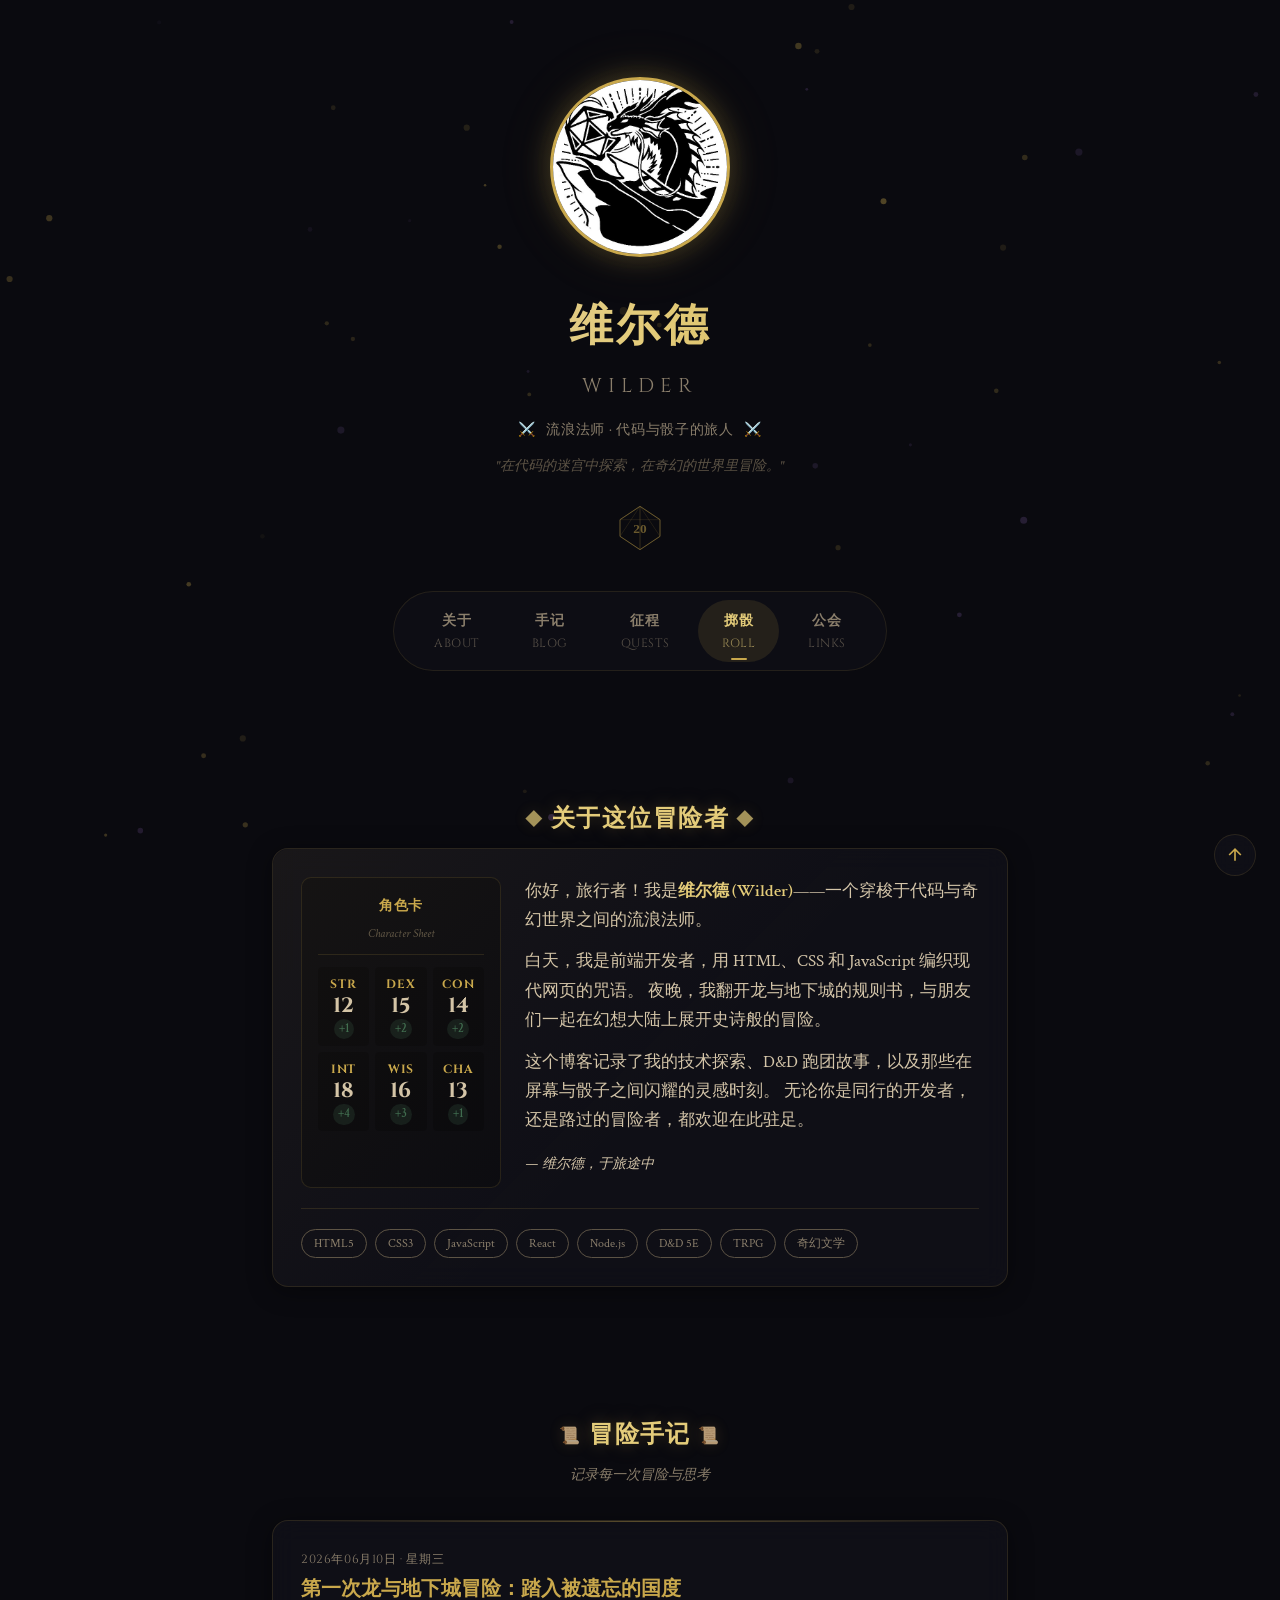
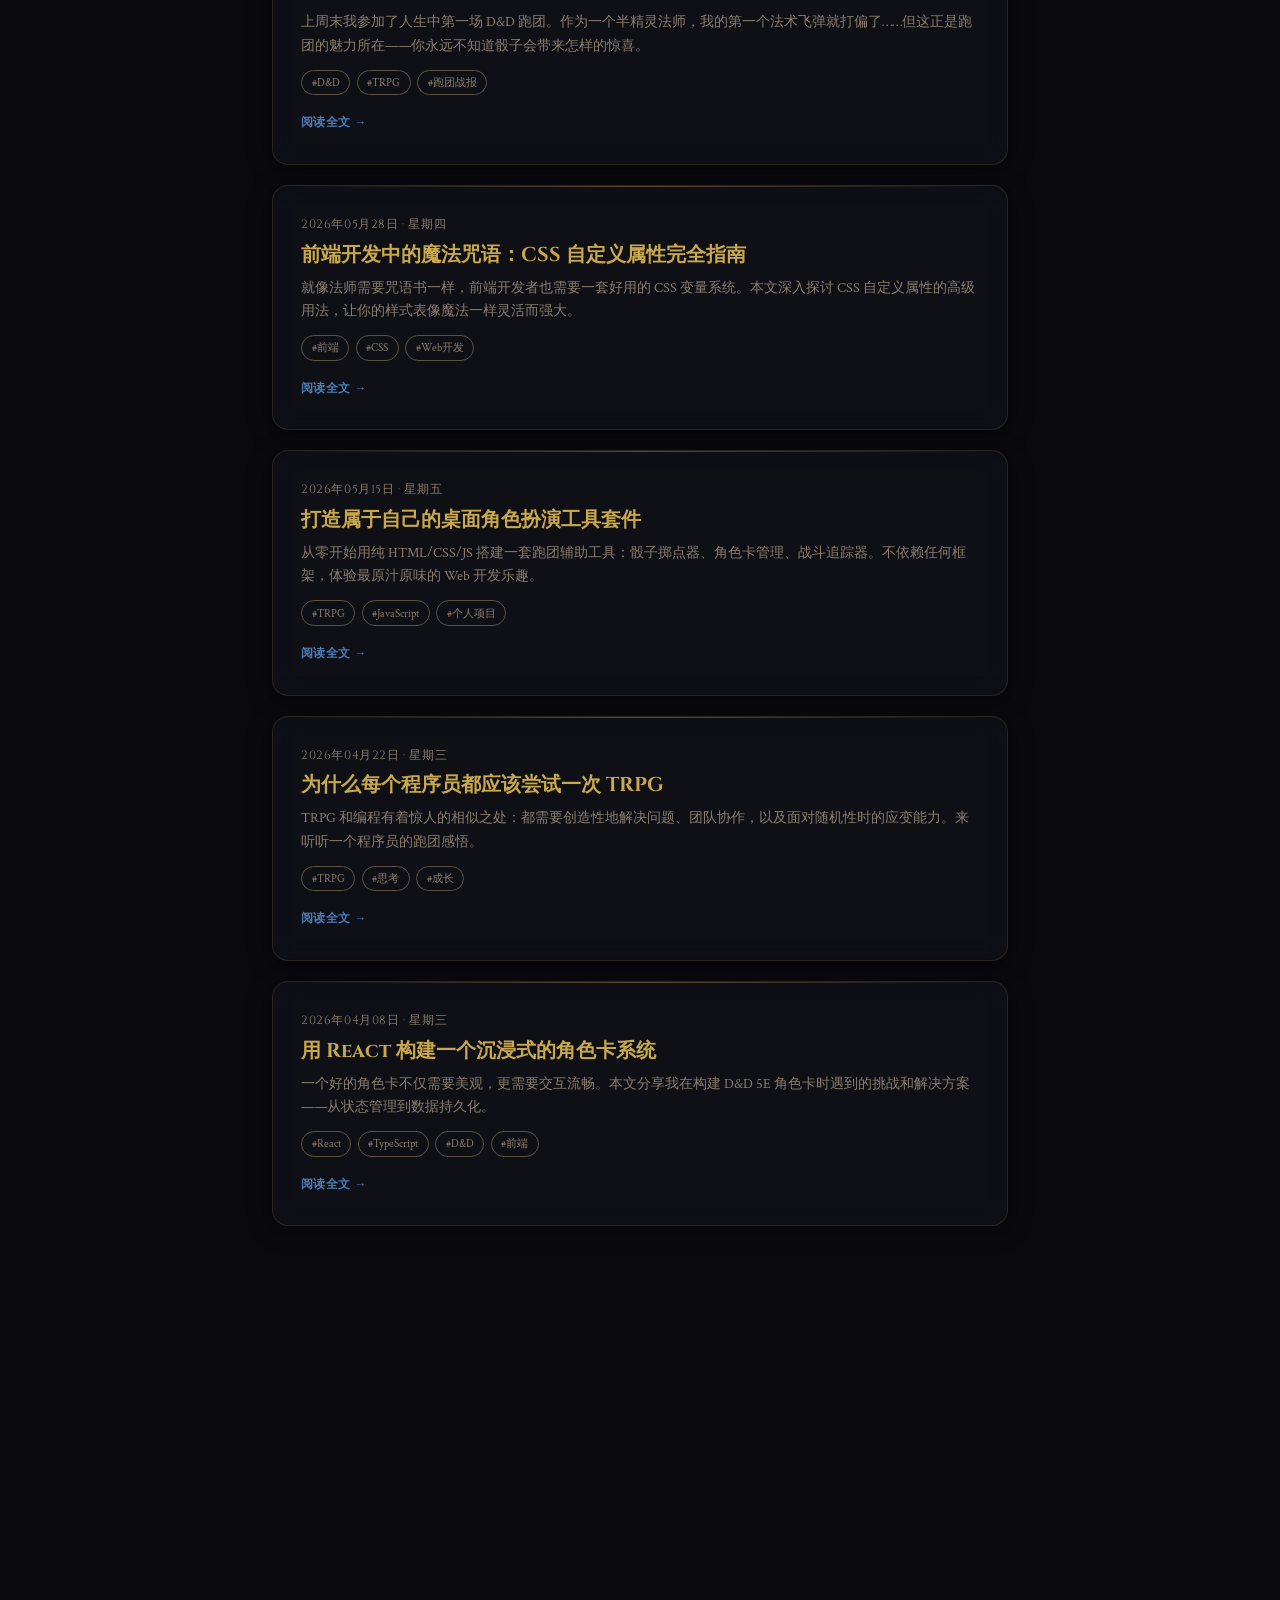
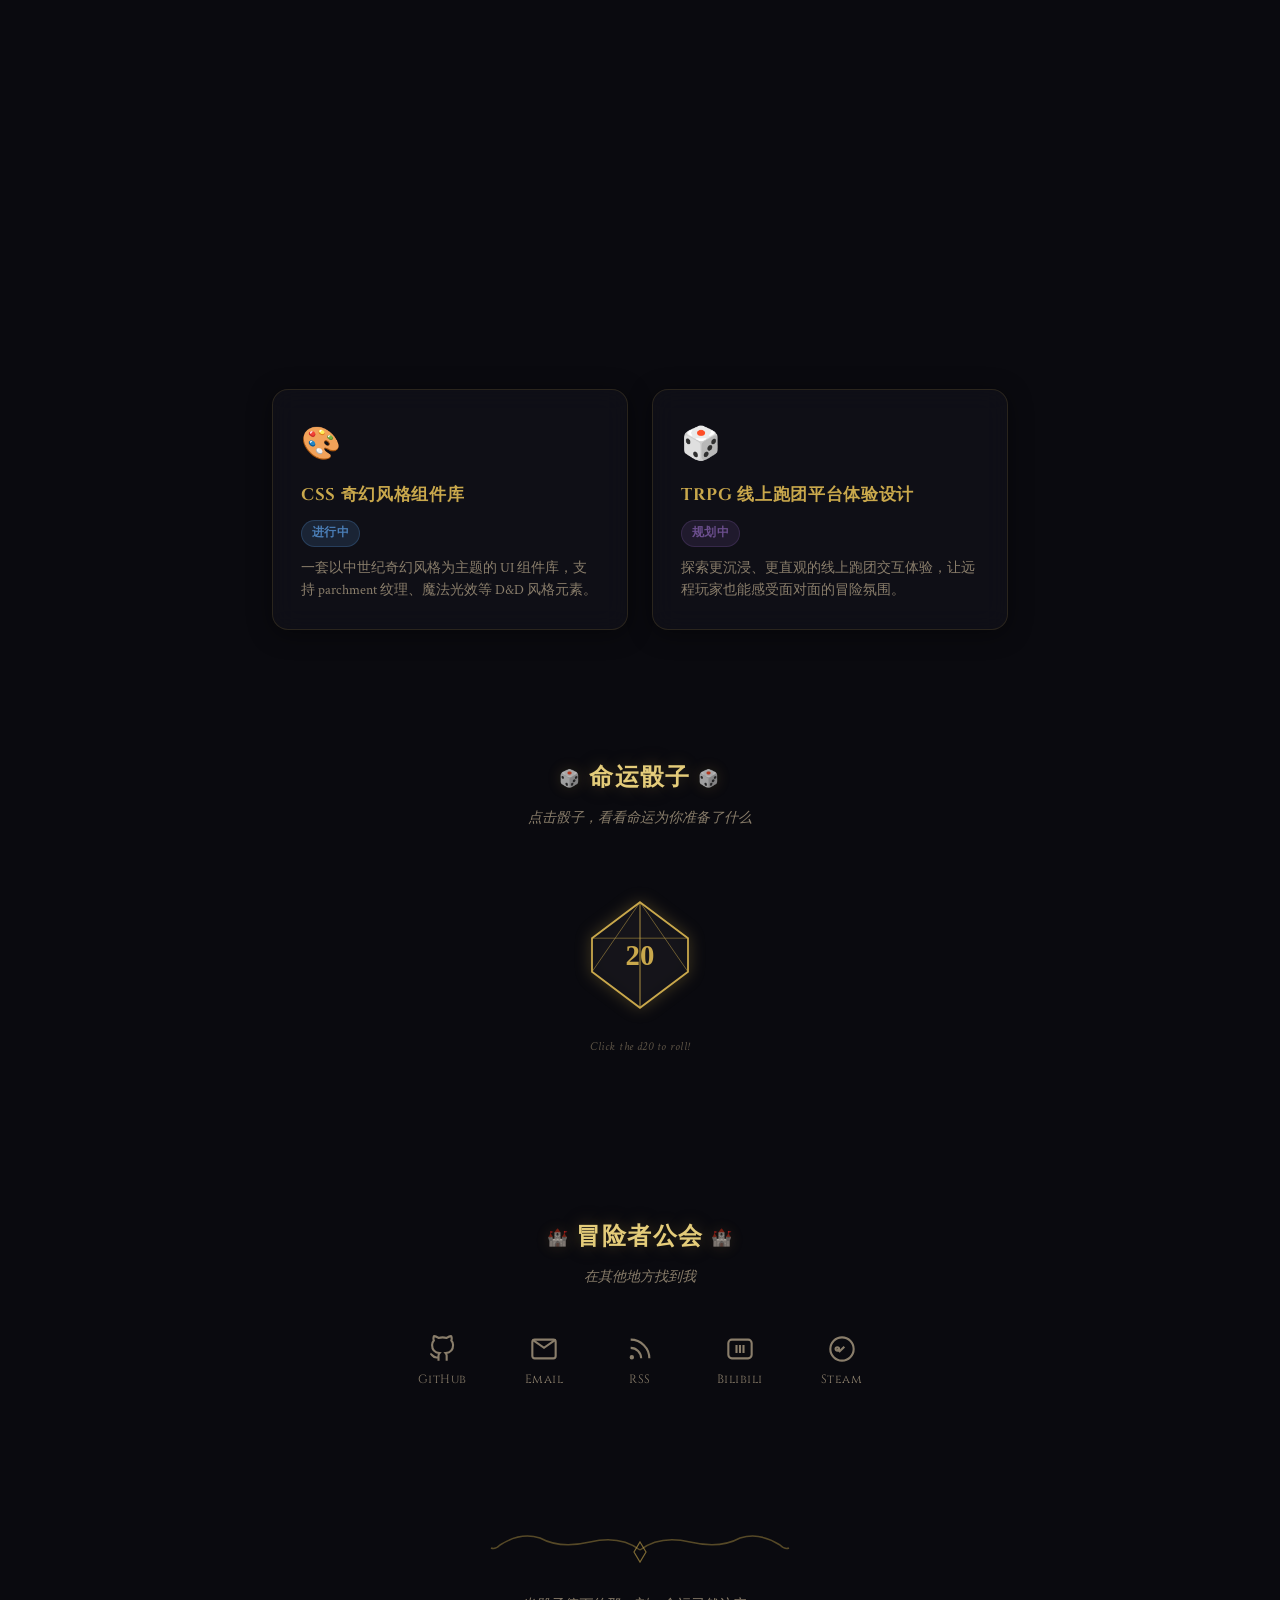
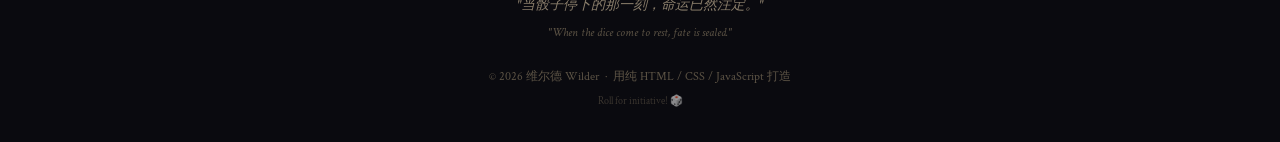
==== index.html @ e4c2703e "第一次" ====
<!DOCTYPE html>
<html lang="zh-CN">
<head>
    <meta charset="UTF-8">
    <meta name="viewport" content="width=device-width, initial-scale=1.0">
    <meta name="description" content="维尔德 Wilder 的个人博客 — 龙与地下城主题，探索代码与奇幻世界的交汇。">
    <meta name="theme-color" content="#0a0a0f">
    <title>维尔德 · Wilder — 冒险者的手记</title>

    <!-- Favicon: d20 SVG -->
    <link rel="icon" type="image/svg+xml" href="data:image/svg+xml,%3Csvg xmlns='http://www.w3.org/2000/svg' viewBox='0 0 32 32'%3E%3Cpolygon points='16,1 30,9 30,23 16,31 2,23 2,9' fill='none' stroke='%23c9a84c' stroke-width='1.5'/%3E%3Ctext x='16' y='20' text-anchor='middle' fill='%23c9a84c' font-size='12' font-family='serif'%3E20%3C/text%3E%3C/svg%3E">

    <!-- Google Fonts: Cinzel for headings, Crimson Text for body -->
    <link rel="preconnect" href="https://fonts.googleapis.com">
    <link rel="preconnect" href="https://fonts.gstatic.com" crossorigin>
    <link href="https://fonts.googleapis.com/css2?family=Cinzel:wght@400;600;700;900&family=Crimson+Text:ital,wght@0,400;0,600;0,700;1,400&display=swap" rel="stylesheet">

    <!-- Stylesheets -->
    <link rel="stylesheet" href="css/style.css">
    <link rel="stylesheet" href="css/animations.css">
    <link rel="stylesheet" href="css/responsive.css">
</head>
<body>
    <!-- ===== Particle Canvas Background ===== -->
    <canvas id="particle-canvas" aria-hidden="true"></canvas>

    <!-- ===== Main Container ===== -->
    <div class="container">

        <!-- ========== SECTION 1: HERO ========== -->
        <header class="hero" id="hero">
            <div class="hero__avatar-wrapper">
                <img
                    class="hero__avatar"
                    src="assets/images/avatar.jpg"
                    alt="维尔德的头像 — 站长肖像"
                    width="180"
                    height="180"
                >
                <div class="hero__avatar-glow" aria-hidden="true"></div>
            </div>

            <h1 class="hero__name">维尔德</h1>
            <p class="hero__subtitle">Wilder</p>
            <p class="hero__title">
                <span class="hero__title-icon" aria-hidden="true">⚔️</span>
                流浪法师 · 代码与骰子的旅人
                <span class="hero__title-icon" aria-hidden="true">⚔️</span>
            </p>
            <p class="hero__motto">
                "在代码的迷宫中探索，在奇幻的世界里冒险。"
            </p>

            <!-- Decorative d20 icon -->
            <svg class="hero__d20" viewBox="0 0 60 60" aria-hidden="true">
                <polygon points="30,4 54,20 54,40 30,56 6,40 6,20"
                    fill="none" stroke="currentColor" stroke-width="1.2"/>
                <polygon points="30,4 30,56 6,40" fill="none" stroke="currentColor" stroke-width="0.6" opacity="0.5"/>
                <polygon points="30,4 30,56 54,40" fill="none" stroke="currentColor" stroke-width="0.6" opacity="0.5"/>
                <polygon points="30,4 54,20 6,20" fill="none" stroke="currentColor" stroke-width="0.6" opacity="0.5"/>
                <text x="30" y="36" text-anchor="middle" fill="currentColor" font-size="16" font-family="serif" font-weight="bold">20</text>
            </svg>
        </header>

        <!-- ========== SECTION 2: NAVIGATION ========== -->
        <nav class="nav glass-nav" id="main-nav" aria-label="主导航">
            <a href="#about" class="nav__link" data-section="about">
                <span class="nav__zh">关于</span>
                <span class="nav__en">About</span>
            </a>
            <a href="#blog" class="nav__link" data-section="blog">
                <span class="nav__zh">手记</span>
                <span class="nav__en">Blog</span>
            </a>
            <a href="#projects" class="nav__link" data-section="projects">
                <span class="nav__zh">征程</span>
                <span class="nav__en">Quests</span>
            </a>
            <a href="#dice" class="nav__link" data-section="dice">
                <span class="nav__zh">掷骰</span>
                <span class="nav__en">Roll</span>
            </a>
            <a href="#social" class="nav__link" data-section="social">
                <span class="nav__zh">公会</span>
                <span class="nav__en">Links</span>
            </a>
        </nav>

        <!-- ========== SECTION 3: ABOUT ========== -->
        <section class="section" id="about">
            <h2 class="section__heading reveal">
                <span class="section__ornament" aria-hidden="true">◆</span>
                关于这位冒险者
                <span class="section__ornament" aria-hidden="true">◆</span>
            </h2>

            <div class="about-card glass-card reveal">
                <div class="about-card__sheet">
                    <!-- Character stats block -->
                    <div class="stats-block">
                        <div class="stats-block__header">
                            <span class="stats-block__label">角色卡</span>
                            <span class="stats-block__sub">Character Sheet</span>
                        </div>
                        <div class="stats-grid">
                            <div class="stat">
                                <span class="stat__abbr">STR</span>
                                <span class="stat__value">12</span>
                                <span class="stat__mod">+1</span>
                            </div>
                            <div class="stat">
                                <span class="stat__abbr">DEX</span>
                                <span class="stat__value">15</span>
                                <span class="stat__mod">+2</span>
                            </div>
                            <div class="stat">
                                <span class="stat__abbr">CON</span>
                                <span class="stat__value">14</span>
                                <span class="stat__mod">+2</span>
                            </div>
                            <div class="stat">
                                <span class="stat__abbr">INT</span>
                                <span class="stat__value">18</span>
                                <span class="stat__mod">+4</span>
                            </div>
                            <div class="stat">
                                <span class="stat__abbr">WIS</span>
                                <span class="stat__value">16</span>
                                <span class="stat__mod">+3</span>
                            </div>
                            <div class="stat">
                                <span class="stat__abbr">CHA</span>
                                <span class="stat__value">13</span>
                                <span class="stat__mod">+1</span>
                            </div>
                        </div>
                    </div>

                    <!-- Bio -->
                    <div class="about-card__bio">
                        <p>
                            你好，旅行者！我是<strong>维尔德 (Wilder)</strong>——一个穿梭于代码与奇幻世界之间的流浪法师。
                        </p>
                        <p>
                            白天，我是前端开发者，用 HTML、CSS 和 JavaScript 编织现代网页的咒语。
                            夜晚，我翻开龙与地下城的规则书，与朋友们一起在幻想大陆上展开史诗般的冒险。
                        </p>
                        <p>
                            这个博客记录了我的技术探索、D&D 跑团故事，以及那些在屏幕与骰子之间闪耀的灵感时刻。
                            无论你是同行的开发者，还是路过的冒险者，都欢迎在此驻足。
                        </p>
                        <p class="about-card__signature">
                            — 维尔德，于旅途中
                        </p>
                    </div>
                </div>

                <!-- Skill tags -->
                <div class="skill-tags">
                    <span class="tag">HTML5</span>
                    <span class="tag">CSS3</span>
                    <span class="tag">JavaScript</span>
                    <span class="tag">React</span>
                    <span class="tag">Node.js</span>
                    <span class="tag">D&D 5E</span>
                    <span class="tag">TRPG</span>
                    <span class="tag">奇幻文学</span>
                </div>
            </div>
        </section>

        <!-- ========== SECTION 4: BLOG ========== -->
        <section class="section" id="blog">
            <h2 class="section__heading reveal">
                <span class="section__ornament" aria-hidden="true">📜</span>
                冒险手记
                <span class="section__ornament" aria-hidden="true">📜</span>
            </h2>
            <p class="section__subtitle reveal">记录每一次冒险与思考</p>

            <!-- Blog posts loaded dynamically -->
            <div class="blog-list" id="blog-posts">
                <!-- Fallback: shown while loading -->
                <div class="blog-loading reveal" id="blog-loading">
                    <p>正在翻开冒险手记...</p>
                </div>
            </div>
        </section>

        <!-- ========== SECTION 5: PROJECTS / QUESTS ========== -->
        <section class="section" id="projects">
            <h2 class="section__heading reveal">
                <span class="section__ornament" aria-hidden="true">🗡️</span>
                冒险征程
                <span class="section__ornament" aria-hidden="true">🗡️</span>
            </h2>
            <p class="section__subtitle reveal">进行中的任务与已完成的项目</p>

            <div class="quest-grid">
                <article class="quest-card glass-card reveal">
                    <div class="quest-card__icon" aria-hidden="true">🐉</div>
                    <h3 class="quest-card__title">龙与地下城跑团工具</h3>
                    <span class="quest-card__status quest-card__status--active">进行中</span>
                    <p class="quest-card__desc">
                        一套纯前端跑团辅助工具：骰子掷点、角色卡管理、战斗追踪器。使用 React + TypeScript 构建。
                    </p>
                </article>

                <article class="quest-card glass-card reveal">
                    <div class="quest-card__icon" aria-hidden="true">📖</div>
                    <h3 class="quest-card__title">奇幻世界设定集 Wiki</h3>
                    <span class="quest-card__status quest-card__status--done">已完成</span>
                    <p class="quest-card__desc">
                        自建 D&D 战役世界观百科，包含地图、种族、历史年表和 NPC 图鉴。基于 VitePress。
                    </p>
                </article>

                <article class="quest-card glass-card reveal">
                    <div class="quest-card__icon" aria-hidden="true">🎨</div>
                    <h3 class="quest-card__title">CSS 奇幻风格组件库</h3>
                    <span class="quest-card__status quest-card__status--active">进行中</span>
                    <p class="quest-card__desc">
                        一套以中世纪奇幻风格为主题的 UI 组件库，支持 parchment 纹理、魔法光效等 D&D 风格元素。
                    </p>
                </article>

                <article class="quest-card glass-card reveal">
                    <div class="quest-card__icon" aria-hidden="true">🎲</div>
                    <h3 class="quest-card__title">TRPG 线上跑团平台体验设计</h3>
                    <span class="quest-card__status quest-card__status--planning">规划中</span>
                    <p class="quest-card__desc">
                        探索更沉浸、更直观的线上跑团交互体验，让远程玩家也能感受面对面的冒险氛围。
                    </p>
                </article>
            </div>
        </section>

        <!-- ========== SECTION 6: INTERACTIVE D20 ========== -->
        <section class="section" id="dice">
            <h2 class="section__heading reveal">
                <span class="section__ornament" aria-hidden="true">🎲</span>
                命运骰子
                <span class="section__ornament" aria-hidden="true">🎲</span>
            </h2>
            <p class="section__subtitle reveal">点击骰子，看看命运为你准备了什么</p>

            <div class="dice-area reveal">
                <div class="dice-container" id="dice-container">
                    <!-- SVG d20 Dice -->
                    <svg class="dice-svg" id="dice-svg" viewBox="0 0 100 100" aria-label="二十面骰子，点击掷骰">
                        <polygon points="50,6 90,36 90,64 50,94 10,64 10,36"
                            fill="rgba(18,18,26,0.9)" stroke="#c9a84c" stroke-width="1.5"/>
                        <polygon points="50,6 50,94 10,64" fill="none" stroke="#c9a84c" stroke-width="0.8" opacity="0.5"/>
                        <polygon points="50,6 50,94 90,64" fill="none" stroke="#c9a84c" stroke-width="0.8" opacity="0.5"/>
                        <polygon points="50,6 90,36 10,36" fill="none" stroke="#c9a84c" stroke-width="0.8" opacity="0.5"/>
                        <text x="50" y="58" text-anchor="middle" fill="#c9a84c" font-size="24" font-family="serif" font-weight="bold" id="dice-number">20</text>
                    </svg>
                    <div class="dice-result" id="dice-result" aria-live="polite"></div>
                </div>
                <p class="dice-hint">Click the d20 to roll!</p>
            </div>
        </section>

        <!-- ========== SECTION 7: SOCIAL LINKS ========== -->
        <section class="section" id="social">
            <h2 class="section__heading reveal">
                <span class="section__ornament" aria-hidden="true">🏰</span>
                冒险者公会
                <span class="section__ornament" aria-hidden="true">🏰</span>
            </h2>
            <p class="section__subtitle reveal">在其他地方找到我</p>

            <div class="social-links reveal">
                <!-- GitHub -->
                <a class="social-link" href="https://github.com" target="_blank" rel="noopener noreferrer" aria-label="GitHub">
                    <svg class="social-link__icon" viewBox="0 0 24 24" fill="none" stroke="currentColor" stroke-width="2">
                        <path d="M9 19c-5 1.5-5-2.5-7-3m14 6v-3.87a3.37 3.37 0 0 0-.94-2.61c3.14-.35 6.44-1.54 6.44-7A5.44 5.44 0 0 0 20 4.77 5.07 5.07 0 0 0 19.91 1S18.73.65 16 2.48a13.38 13.38 0 0 0-7 0C6.27.65 5.09 1 5.09 1A5.07 5.07 0 0 0 5 4.77a5.44 5.44 0 0 0-1.5 3.78c0 5.42 3.3 6.61 6.44 7A3.37 3.37 0 0 0 9 18.13V22"/>
                    </svg>
                    <span class="social-link__label">GitHub</span>
                </a>

                <!-- Email -->
                <a class="social-link" href="mailto:wilder@example.com" aria-label="Email">
                    <svg class="social-link__icon" viewBox="0 0 24 24" fill="none" stroke="currentColor" stroke-width="2">
                        <rect x="2" y="4" width="20" height="16" rx="2"/>
                        <path d="m22 4-10 7L2 4"/>
                    </svg>
                    <span class="social-link__label">Email</span>
                </a>

                <!-- RSS -->
                <a class="social-link" href="#" aria-label="RSS 订阅">
                    <svg class="social-link__icon" viewBox="0 0 24 24" fill="none" stroke="currentColor" stroke-width="2">
                        <path d="M4 11a9 9 0 0 1 9 9"/>
                        <path d="M4 4a16 16 0 0 1 16 16"/>
                        <circle cx="5" cy="19" r="1"/>
                    </svg>
                    <span class="social-link__label">RSS</span>
                </a>

                <!-- Bilibili -->
                <a class="social-link" href="https://space.bilibili.com" target="_blank" rel="noopener noreferrer" aria-label="Bilibili">
                    <svg class="social-link__icon" viewBox="0 0 24 24" fill="none" stroke="currentColor" stroke-width="2">
                        <rect x="2" y="4" width="20" height="16" rx="3"/>
                        <path d="M9 8.5v7M12 8.5v7M15 8.5v7"/>
                    </svg>
                    <span class="social-link__label">Bilibili</span>
                </a>

                <!-- Steam -->
                <a class="social-link" href="https://steamcommunity.com" target="_blank" rel="noopener noreferrer" aria-label="Steam">
                    <svg class="social-link__icon" viewBox="0 0 24 24" fill="none" stroke="currentColor" stroke-width="2">
                        <circle cx="12" cy="12" r="10"/>
                        <path d="M8 12l2 2 4-4"/>
                        <circle cx="8" cy="12" r="1.5"/>
                    </svg>
                    <span class="social-link__label">Steam</span>
                </a>
            </div>
        </section>

        <!-- ========== SECTION 8: FOOTER ========== -->
        <footer class="footer reveal">
            <!-- Dragon divider SVG -->
            <svg class="footer__divider" viewBox="0 0 300 40" aria-hidden="true">
                <!-- Left wing -->
                <path d="M150,20 Q130,5 100,12 Q70,19 50,8 Q30,2 10,15 Q5,20 1,18"
                    fill="none" stroke="currentColor" stroke-width="1.5" opacity="0.4"/>
                <!-- Right wing -->
                <path d="M150,20 Q170,5 200,12 Q230,19 250,8 Q270,2 290,15 Q295,20 299,18"
                    fill="none" stroke="currentColor" stroke-width="1.5" opacity="0.4"/>
                <!-- Central gem -->
                <polygon points="150,12 156,22 150,32 144,22"
                    fill="none" stroke="currentColor" stroke-width="1.2" opacity="0.6"/>
            </svg>

            <p class="footer__quote">"当骰子停下的那一刻，命运已然注定。"</p>
            <p class="footer__quote-en">"When the dice come to rest, fate is sealed."</p>

            <p class="footer__copyright">
                &copy; 2026 维尔德 Wilder &nbsp;·&nbsp; 用纯 HTML / CSS / JavaScript 打造
            </p>
            <p class="footer__tiny">Roll for initiative! 🎲</p>
        </footer>
    </div>
    <!-- /container -->

    <!-- Back to top -->
    <button class="back-to-top" id="back-to-top" aria-label="回到顶部" title="回到顶部">
        <svg viewBox="0 0 24 24" fill="none" stroke="currentColor" stroke-width="2">
            <path d="M12 19V5M5 12l7-7 7 7"/>
        </svg>
    </button>

    <!-- Inline blog posts data (fallback for file:// protocol) -->
    <script>
        window.__BLOG_POSTS__ = [
            {"id":1,"date":"2026-06-10","title":"第一次龙与地下城冒险：踏入被遗忘的国度","excerpt":"上周末我参加了人生中第一场 D&D 跑团。作为一个半精灵法师，我的第一个法术飞弹就打偏了……但这正是跑团的魅力所在——你永远不知道骰子会带来怎样的惊喜。","tags":["D&D","TRPG","跑团战报"],"url":"#","category":"adventure"},
            {"id":2,"date":"2026-05-28","title":"前端开发中的魔法咒语：CSS 自定义属性完全指南","excerpt":"就像法师需要咒语书一样，前端开发者也需要一套好用的 CSS 变量系统。本文深入探讨 CSS 自定义属性的高级用法，让你的样式表像魔法一样灵活而强大。","tags":["前端","CSS","Web开发"],"url":"#","category":"tech"},
            {"id":3,"date":"2026-05-15","title":"打造属于自己的桌面角色扮演工具套件","excerpt":"从零开始用纯 HTML/CSS/JS 搭建一套跑团辅助工具：骰子掷点器、角色卡管理、战斗追踪器。不依赖任何框架，体验最原汁原味的 Web 开发乐趣。","tags":["TRPG","JavaScript","个人项目"],"url":"#","category":"project"},
            {"id":4,"date":"2026-04-22","title":"为什么每个程序员都应该尝试一次 TRPG","excerpt":"TRPG 和编程有着惊人的相似之处：都需要创造性地解决问题、团队协作，以及面对随机性时的应变能力。来听听一个程序员的跑团感悟。","tags":["TRPG","思考","成长"],"url":"#","category":"thoughts"},
            {"id":5,"date":"2026-04-08","title":"用 React 构建一个沉浸式的角色卡系统","excerpt":"一个好的角色卡不仅需要美观，更需要交互流畅。本文分享我在构建 D&D 5E 角色卡时遇到的挑战和解决方案——从状态管理到数据持久化。","tags":["React","TypeScript","D&D","前端"],"url":"#","category":"tech"},
            {"id":6,"date":"2026-03-15","title":"旷野之息与 D&D：开放世界设计中的叙事自由","excerpt":"《塞尔达传说：旷野之息》和龙与地下城有一个共同点：它们都给了玩家无与伦比的自由度。这篇文章探讨开放世界游戏设计与 TRPG 叙事之间的奇妙联系。","tags":["游戏设计","D&D","思考"],"url":"#","category":"thoughts"}
        ];
    </script>

    <!-- JavaScript -->
    <script src="js/blog-loader.js"></script>
    <script src="js/particles.js"></script>
    <script src="js/scroll-reveal.js"></script>
    <script src="js/dice-roller.js"></script>
    <script src="js/main.js"></script>
</body>
</html>
---- css/style.css ----
/* ============================================================
   D&D THEMED PERSONAL BLOG — Main Stylesheet
   维尔德 Wilder · 龙与地下城主题个人博客
   ============================================================ */

/* ---------- CSS Custom Properties (Theme) ---------- */
:root {
    /* Background layers */
    --bg-deep: #0a0a0f;
    --bg-surface: #12121a;
    --bg-elevated: #1a1a25;

    /* Gold / Amber — primary accent */
    --gold-primary: #c9a84c;
    --gold-light: #e4cc7a;
    --gold-glow: #f0d68a;

    /* Crimson / Dragon red */
    --crimson: #9b2d30;
    --crimson-light: #c73e41;

    /* Parchment / warm neutrals */
    --parchment: #d4c5a9;
    --parchment-dim: #8a7e6b;
    --parchment-dark: #5c5345;

    /* Magic accents */
    --magic-blue: #4a7db5;
    --magic-purple: #6b4e8d;
    --dragon-green: #3d6b4f;

    /* Glassmorphism */
    --glass-border: rgba(201, 168, 76, 0.15);
    --glass-bg: rgba(18, 18, 26, 0.7);

    /* Shadows */
    --shadow-card: 0 4px 24px rgba(0, 0, 0, 0.4);
    --shadow-glow: 0 0 20px rgba(201, 168, 76, 0.15);

    /* Typography scale — fluid */
    --text-xs: clamp(0.65rem, 1.2vw, 0.75rem);
    --text-sm: clamp(0.8rem, 1.4vw, 0.875rem);
    --text-base: clamp(0.95rem, 1.6vw, 1.05rem);
    --text-lg: clamp(1.1rem, 2vw, 1.25rem);
    --text-xl: clamp(1.3rem, 2.5vw, 1.5rem);
    --text-2xl: clamp(1.7rem, 3vw, 2rem);
    --text-3xl: clamp(2rem, 4vw, 2.75rem);

    /* Spacing */
    --space-section: clamp(2rem, 5vw, 4rem);
    --space-card-padding: clamp(1rem, 3vw, 1.75rem);
    --container-max: 720px;

    /* Radii */
    --radius-sm: 4px;
    --radius-md: 10px;
    --radius-lg: 16px;
    --radius-xl: 24px;
    --radius-full: 9999px;
}

/* ---------- Reset & Base ---------- */
*,
*::before,
*::after {
    box-sizing: border-box;
    margin: 0;
    padding: 0;
}

html {
    scroll-behavior: smooth;
    -webkit-text-size-adjust: 100%;
}

body {
    font-family: 'Crimson Text', Georgia, 'Times New Roman', serif;
    font-size: var(--text-base);
    line-height: 1.7;
    color: var(--parchment);
    background: var(--bg-deep);
    min-height: 100vh;
    overflow-x: hidden;
    position: relative;
}

img {
    max-width: 100%;
    height: auto;
    display: block;
}

a {
    color: var(--magic-blue);
    text-decoration: none;
    transition: color 0.2s ease, text-shadow 0.2s ease;
}

a:hover {
    color: var(--gold-light);
    text-shadow: 0 0 12px rgba(201, 168, 76, 0.3);
}

strong {
    color: var(--gold-light);
    font-weight: 600;
}

/* ---------- Canvas Background ---------- */
#particle-canvas {
    position: fixed;
    inset: 0;
    z-index: -1;
    pointer-events: none;
}

/* ---------- Container ---------- */
.container {
    max-width: var(--container-max);
    margin: 0 auto;
    padding: 0 clamp(1rem, 4vw, 2rem);
    position: relative;
    z-index: 1;
}

/* ---------- Glassmorphism Card ---------- */
.glass-card {
    background: var(--glass-bg);
    backdrop-filter: blur(12px);
    -webkit-backdrop-filter: blur(12px);
    border: 1px solid var(--glass-border);
    border-radius: var(--radius-lg);
    box-shadow: var(--shadow-card);
    transition: transform 0.35s ease, box-shadow 0.35s ease, border-color 0.35s ease;
}

.glass-card:hover {
    transform: translateY(-4px);
    box-shadow: 0 8px 36px rgba(0, 0, 0, 0.5), 0 0 24px rgba(201, 168, 76, 0.08);
    border-color: rgba(201, 168, 76, 0.3);
}

/* ---------- Glass Nav ---------- */
.glass-nav {
    background: rgba(18, 18, 26, 0.55);
    backdrop-filter: blur(8px);
    -webkit-backdrop-filter: blur(8px);
    border: 1px solid rgba(201, 168, 76, 0.12);
    border-radius: var(--radius-full);
}

/* ---------- Hero Section ---------- */
.hero {
    text-align: center;
    padding: var(--space-section) 0 calc(var(--space-section) * 0.6);
    position: relative;
}

.hero__avatar-wrapper {
    position: relative;
    display: inline-block;
    margin-bottom: 1.5rem;
}

.hero__avatar {
    width: clamp(100px, 20vw, 180px);
    height: clamp(100px, 20vw, 180px);
    border-radius: 50%;
    object-fit: cover;
    border: 3px solid var(--gold-primary);
    position: relative;
    z-index: 2;
    box-shadow: 0 0 30px rgba(201, 168, 76, 0.25), 0 0 60px rgba(201, 168, 76, 0.1);
    transition: box-shadow 0.5s ease;
}

.hero__avatar:hover {
    box-shadow: 0 0 40px rgba(201, 168, 76, 0.4), 0 0 80px rgba(201, 168, 76, 0.2);
}

.hero__avatar-glow {
    position: absolute;
    inset: -20px;
    border-radius: 50%;
    background: radial-gradient(circle, rgba(201, 168, 76, 0.15) 0%, transparent 70%);
    z-index: 1;
    animation: pulseGlow 3s ease-in-out infinite;
}

.hero__name {
    font-family: 'Cinzel', Georgia, serif;
    font-size: var(--text-3xl);
    font-weight: 900;
    letter-spacing: 0.08em;
    margin-bottom: 0.25rem;
    background: linear-gradient(
        90deg,
        var(--parchment) 0%,
        var(--gold-light) 25%,
        var(--gold-primary) 50%,
        var(--gold-light) 75%,
        var(--parchment) 100%
    );
    background-size: 200% 100%;
    -webkit-background-clip: text;
    -webkit-text-fill-color: transparent;
    background-clip: text;
    animation: shimmer 4s ease-in-out infinite;
}

.hero__subtitle {
    font-family: 'Cinzel', Georgia, serif;
    font-size: var(--text-lg);
    font-weight: 400;
    color: var(--parchment-dim);
    letter-spacing: 0.3em;
    text-transform: uppercase;
    margin-bottom: 1rem;
}

.hero__title {
    font-size: var(--text-sm);
    color: var(--parchment-dim);
    letter-spacing: 0.05em;
    margin-bottom: 0.75rem;
}

.hero__title-icon {
    color: var(--gold-primary);
    margin: 0 0.4rem;
}

.hero__motto {
    font-style: italic;
    color: var(--parchment-dark);
    font-size: var(--text-sm);
    margin-bottom: 1.5rem;
}

/* Decorative d20 in hero */
.hero__d20 {
    width: 50px;
    height: 50px;
    color: var(--gold-primary);
    opacity: 0.5;
    animation: floatSlow 4s ease-in-out infinite;
    margin: 0 auto;
    display: block;
}

/* ---------- Navigation ---------- */
.nav {
    display: flex;
    justify-content: center;
    flex-wrap: wrap;
    gap: 0.4rem;
    padding: 0.5rem clamp(0.5rem, 2vw, 1rem);
    margin-bottom: var(--space-section);
    position: sticky;
    top: 12px;
    z-index: 100;
    width: fit-content;
    margin-left: auto;
    margin-right: auto;
    transition: box-shadow 0.3s ease;
}

.nav--scrolled {
    box-shadow: 0 4px 24px rgba(0, 0, 0, 0.5), 0 0 16px rgba(201, 168, 76, 0.1);
}

.nav__link {
    display: flex;
    flex-direction: column;
    align-items: center;
    padding: 0.45rem 1rem;
    border-radius: var(--radius-full);
    color: var(--parchment-dim);
    font-family: 'Cinzel', Georgia, serif;
    font-size: var(--text-sm);
    letter-spacing: 0.04em;
    transition: all 0.25s ease;
    min-width: 56px;
    position: relative;
}

.nav__link:hover {
    color: var(--gold-primary);
    background: rgba(201, 168, 76, 0.08);
    text-shadow: 0 0 8px rgba(201, 168, 76, 0.25);
}

.nav__link--active {
    color: var(--gold-light);
    background: rgba(201, 168, 76, 0.12);
}

.nav__link--active::after {
    content: '';
    position: absolute;
    bottom: 2px;
    width: 16px;
    height: 2px;
    background: var(--gold-primary);
    border-radius: 1px;
}

.nav__zh {
    font-weight: 700;
    font-size: var(--text-sm);
}

.nav__en {
    font-size: var(--text-xs);
    opacity: 0.6;
    text-transform: uppercase;
}

/* ---------- Section Headings ---------- */
.section {
    padding: var(--space-section) 0;
}

.section__heading {
    font-family: 'Cinzel', Georgia, serif;
    font-size: var(--text-xl);
    font-weight: 700;
    color: var(--gold-light);
    text-align: center;
    letter-spacing: 0.06em;
    margin-bottom: 0.5rem;
    text-shadow: 0 0 16px rgba(201, 168, 76, 0.25), 0 0 32px rgba(201, 168, 76, 0.1);
}

.section__ornament {
    font-size: 0.7em;
    vertical-align: middle;
    opacity: 0.7;
}

.section__subtitle {
    text-align: center;
    color: var(--parchment-dim);
    font-size: var(--text-sm);
    font-style: italic;
    margin-bottom: 2rem;
}

/* ---------- About Section ---------- */
.about-card {
    padding: var(--space-card-padding);
    position: relative;
    overflow: hidden;
}

/* Top-left torch illumination */
.about-card::after {
    content: '';
    position: absolute;
    inset: 0;
    background: linear-gradient(135deg, rgba(201, 168, 76, 0.06) 0%, transparent 55%);
    pointer-events: none;
    border-radius: inherit;
}

.about-card__sheet {
    display: flex;
    gap: 1.5rem;
    flex-wrap: wrap;
}

/* Character Stats Block */
.stats-block {
    flex: 0 0 200px;
    background: rgba(0, 0, 0, 0.25);
    border: 1px solid var(--glass-border);
    border-radius: var(--radius-md);
    padding: 1rem;
}

.stats-block__header {
    text-align: center;
    margin-bottom: 0.75rem;
    padding-bottom: 0.5rem;
    border-bottom: 1px solid var(--glass-border);
}

.stats-block__label {
    display: block;
    font-family: 'Cinzel', Georgia, serif;
    font-size: var(--text-sm);
    font-weight: 700;
    color: var(--gold-primary);
    letter-spacing: 0.06em;
}

.stats-block__sub {
    font-size: var(--text-xs);
    color: var(--parchment-dark);
    font-style: italic;
}

.stats-grid {
    display: grid;
    grid-template-columns: 1fr 1fr 1fr;
    gap: 0.4rem;
}

.stat {
    display: flex;
    flex-direction: column;
    align-items: center;
    padding: 0.35rem;
    background: rgba(0, 0, 0, 0.2);
    border-radius: var(--radius-sm);
    border: 1px solid transparent;
    transition: border-color 0.2s ease;
}

.stat:hover {
    border-color: rgba(201, 168, 76, 0.3);
}

.stat__abbr {
    font-family: 'Cinzel', Georgia, serif;
    font-size: var(--text-xs);
    font-weight: 700;
    color: var(--gold-primary);
    letter-spacing: 0.08em;
}

.stat__value {
    font-family: 'Cinzel', Georgia, serif;
    font-size: 1.3rem;
    font-weight: 700;
    color: var(--parchment);
    line-height: 1.2;
}

.stat__mod {
    font-size: var(--text-xs);
    color: var(--dragon-green);
    background: rgba(61, 107, 79, 0.2);
    padding: 0 5px;
    border-radius: var(--radius-full);
    font-weight: 600;
}

/* Bio area */
.about-card__bio {
    flex: 1 1 280px;
}

.about-card__bio p {
    margin-bottom: 0.75rem;
    color: var(--parchment);
    line-height: 1.75;
}

.about-card__signature {
    font-style: italic;
    color: var(--parchment-dim);
    margin-top: 1rem;
    font-size: var(--text-sm);
}

/* Skill tags */
.skill-tags {
    display: flex;
    flex-wrap: wrap;
    gap: 0.5rem;
    margin-top: 1.25rem;
    padding-top: 1.25rem;
    border-top: 1px solid var(--glass-border);
}

.tag {
    display: inline-block;
    padding: 0.2rem 0.75rem;
    border: 1px solid var(--parchment-dark);
    border-radius: var(--radius-full);
    font-size: var(--text-xs);
    color: var(--parchment-dim);
    transition: all 0.25s ease;
}

.tag:hover {
    border-color: var(--gold-primary);
    color: var(--gold-light);
    background: rgba(201, 168, 76, 0.08);
}

/* ---------- Blog Cards ---------- */
.blog-list {
    display: flex;
    flex-direction: column;
    gap: 1.25rem;
}

.blog-loading p {
    text-align: center;
    color: var(--parchment-dim);
    font-style: italic;
    padding: 2rem;
}

.blog-card {
    padding: var(--space-card-padding);
    position: relative;
}

.blog-card::before {
    content: '';
    position: absolute;
    top: 0;
    left: 1rem;
    right: 1rem;
    height: 1px;
    background: linear-gradient(90deg, transparent, var(--gold-primary), transparent);
    opacity: 0.4;
}

.blog-card__date {
    display: block;
    font-size: var(--text-xs);
    color: var(--parchment-dim);
    font-family: 'Cinzel', Georgia, serif;
    letter-spacing: 0.05em;
    margin-bottom: 0.4rem;
}

.blog-card__title {
    font-family: 'Cinzel', Georgia, serif;
    font-size: var(--text-lg);
    font-weight: 700;
    margin-bottom: 0.5rem;
    line-height: 1.4;
}

.blog-card__title a {
    color: var(--gold-primary);
    transition: color 0.2s ease, text-shadow 0.2s ease;
}

.blog-card__title a:hover {
    color: var(--gold-light);
    text-shadow: 0 0 14px rgba(201, 168, 76, 0.35);
}

.blog-card__excerpt {
    color: var(--parchment-dim);
    font-size: var(--text-sm);
    line-height: 1.65;
    margin-bottom: 0.75rem;
    display: -webkit-box;
    -webkit-line-clamp: 3;
    -webkit-box-orient: vertical;
    overflow: hidden;
}

.blog-card__tags {
    display: flex;
    flex-wrap: wrap;
    gap: 0.4rem;
    margin-bottom: 0.75rem;
}

.blog-card__tags .tag {
    font-size: 0.7rem;
    padding: 0.15rem 0.6rem;
}

.blog-card__readmore {
    display: inline-block;
    font-family: 'Cinzel', Georgia, serif;
    font-size: var(--text-xs);
    font-weight: 600;
    color: var(--magic-blue);
    letter-spacing: 0.04em;
    transition: all 0.25s ease;
}

.blog-card__readmore:hover {
    color: var(--gold-light);
    transform: translateX(4px);
}

.blog-empty {
    text-align: center;
    padding: 2rem;
    color: var(--parchment-dim);
    font-style: italic;
}

/* ---------- Quest / Project Cards ---------- */
.quest-grid {
    display: grid;
    grid-template-columns: repeat(auto-fit, minmax(280px, 1fr));
    gap: 1.25rem;
}

.quest-card {
    padding: var(--space-card-padding);
    position: relative;
}

.quest-card__icon {
    font-size: 2rem;
    margin-bottom: 0.5rem;
}

.quest-card__title {
    font-family: 'Cinzel', Georgia, serif;
    font-size: var(--text-base);
    font-weight: 700;
    color: var(--gold-primary);
    margin-bottom: 0.5rem;
    letter-spacing: 0.04em;
}

.quest-card__status {
    display: inline-block;
    font-size: var(--text-xs);
    padding: 0.15rem 0.6rem;
    border-radius: var(--radius-full);
    margin-bottom: 0.6rem;
    font-weight: 600;
    letter-spacing: 0.04em;
}

.quest-card__status--active {
    background: rgba(74, 125, 181, 0.2);
    color: var(--magic-blue);
    border: 1px solid rgba(74, 125, 181, 0.3);
}

.quest-card__status--done {
    background: rgba(61, 107, 79, 0.2);
    color: var(--dragon-green);
    border: 1px solid rgba(61, 107, 79, 0.3);
}

.quest-card__status--planning {
    background: rgba(107, 78, 141, 0.2);
    color: var(--magic-purple);
    border: 1px solid rgba(107, 78, 141, 0.3);
}

.quest-card__desc {
    color: var(--parchment-dim);
    font-size: var(--text-sm);
    line-height: 1.6;
}

/* ---------- Dice Section ---------- */
.dice-area {
    text-align: center;
    padding: 2rem 0;
}

.dice-container {
    position: relative;
    display: inline-block;
    cursor: pointer;
    user-select: none;
    -webkit-tap-highlight-color: transparent;
}

.dice-svg {
    width: clamp(80px, 16vw, 120px);
    height: clamp(80px, 16vw, 120px);
    transition: filter 0.3s ease;
    filter: drop-shadow(0 0 8px rgba(201, 168, 76, 0.3));
}

.dice-container:hover .dice-svg {
    filter: drop-shadow(0 0 16px rgba(201, 168, 76, 0.5));
}

.dice-svg--rolling {
    animation: diceRoll 0.9s ease-out;
}

.dice-svg--crit {
    animation: critGlow 0.6s ease-in-out 3;
}

.dice-svg--fail {
    animation: diceShake 0.4s ease-in-out;
}

.dice-result {
    position: absolute;
    top: 50%;
    left: 50%;
    transform: translate(-50%, -50%);
    font-family: 'Cinzel', Georgia, serif;
    font-size: 1.8rem;
    font-weight: 900;
    color: var(--gold-light);
    pointer-events: none;
    opacity: 0;
    transition: opacity 0.3s ease;
    text-shadow: 0 0 16px rgba(240, 214, 138, 0.6);
}

.dice-result--show {
    opacity: 1;
}

.dice-result--crit {
    color: var(--gold-glow);
    font-size: 2.4rem;
    text-shadow: 0 0 24px rgba(240, 214, 138, 0.8), 0 0 48px rgba(199, 62, 65, 0.5);
}

.dice-result--fail {
    color: var(--crimson);
    text-shadow: 0 0 16px rgba(155, 45, 48, 0.5);
}

.dice-hint {
    margin-top: 0.75rem;
    color: var(--parchment-dark);
    font-size: var(--text-xs);
    font-style: italic;
    letter-spacing: 0.04em;
}

/* ---------- Social Links ---------- */
.social-links {
    display: flex;
    justify-content: center;
    flex-wrap: wrap;
    gap: 1rem;
}

.social-link {
    display: flex;
    flex-direction: column;
    align-items: center;
    gap: 0.4rem;
    padding: 0.75rem 1rem;
    border-radius: var(--radius-md);
    border: 1px solid transparent;
    color: var(--parchment-dim);
    transition: all 0.3s ease;
    min-width: 72px;
}

.social-link:hover {
    border-color: var(--glass-border);
    background: var(--glass-bg);
    color: var(--gold-light);
    transform: translateY(-3px);
    box-shadow: 0 4px 16px rgba(0, 0, 0, 0.3);
}

.social-link__icon {
    width: 28px;
    height: 28px;
    stroke-width: 1.8;
}

.social-link__label {
    font-size: var(--text-xs);
    letter-spacing: 0.04em;
    font-family: 'Cinzel', Georgia, serif;
}

/* ---------- Footer ---------- */
.footer {
    text-align: center;
    padding: var(--space-section) 0 2rem;
    color: var(--parchment-dark);
}

.footer__divider {
    width: clamp(200px, 50vw, 300px);
    height: auto;
    color: var(--gold-primary);
    margin: 0 auto 1.5rem;
    display: block;
}

.footer__quote {
    font-style: italic;
    font-size: var(--text-sm);
    color: var(--parchment-dim);
    margin-bottom: 0.3rem;
}

.footer__quote-en {
    font-size: var(--text-xs);
    color: var(--parchment-dark);
    font-style: italic;
    margin-bottom: 1.5rem;
}

.footer__copyright {
    font-size: var(--text-xs);
    color: var(--parchment-dark);
    margin-bottom: 0.3rem;
}

.footer__tiny {
    font-size: 0.65rem;
    color: var(--parchment-dark);
    opacity: 0.6;
}

/* ---------- Back to Top ---------- */
.back-to-top {
    position: fixed;
    bottom: 24px;
    right: 24px;
    z-index: 100;
    width: 42px;
    height: 42px;
    border-radius: 50%;
    background: var(--glass-bg);
    backdrop-filter: blur(8px);
    -webkit-backdrop-filter: blur(8px);
    border: 1px solid var(--glass-border);
    color: var(--gold-primary);
    cursor: pointer;
    display: flex;
    align-items: center;
    justify-content: center;
    opacity: 0;
    transform: translateY(10px);
    pointer-events: none;
    transition: opacity 0.3s ease, transform 0.3s ease, background 0.2s ease;
}

.back-to-top--visible {
    opacity: 1;
    transform: translateY(0);
    pointer-events: auto;
}

.back-to-top:hover {
    background: rgba(201, 168, 76, 0.15);
    border-color: rgba(201, 168, 76, 0.4);
}

.back-to-top svg {
    width: 20px;
    height: 20px;
}

/* ---------- Scroll reveal base ---------- */
.reveal {
    opacity: 0;
    transform: translateY(28px);
    transition: opacity 0.65s ease-out, transform 0.65s ease-out;
}

.reveal.revealed {
    opacity: 1;
    transform: translateY(0);
}

/* Stagger delays */
.reveal-delay-1 { transition-delay: 0.08s; }
.reveal-delay-2 { transition-delay: 0.16s; }
.reveal-delay-3 { transition-delay: 0.24s; }
.reveal-delay-4 { transition-delay: 0.32s; }
.reveal-delay-5 { transition-delay: 0.40s; }

/* ---------- Reduced Motion ---------- */
@media (prefers-reduced-motion: reduce) {
    *,
    *::before,
    *::after {
        animation-duration: 0.01ms !important;
        animation-iteration-count: 1 !important;
        transition-duration: 0.01ms !important;
    }

    html {
        scroll-behavior: auto;
    }

    .reveal {
        opacity: 1;
        transform: none;
        transition: none;
    }
}

/* ---------- Selection ---------- */
::selection {
    background: rgba(201, 168, 76, 0.3);
    color: var(--parchment);
}

/* ---------- Scrollbar ---------- */
::-webkit-scrollbar {
    width: 6px;
}

::-webkit-scrollbar-track {
    background: var(--bg-deep);
}

::-webkit-scrollbar-thumb {
    background: var(--parchment-dark);
    border-radius: 3px;
}

::-webkit-scrollbar-thumb:hover {
    background: var(--parchment-dim);
}
---- css/animations.css ----
/* ============================================================
   D&D THEMED PERSONAL BLOG — Animations
   维尔德 Wilder
   ============================================================ */

/* ---------- Keyframes ---------- */

/* Shimmer — gold text sweep */
@keyframes shimmer {
    0%, 100% { background-position: 200% 0; }
    50% { background-position: 0% 0; }
}

/* Pulse glow — avatar & important elements */
@keyframes pulseGlow {
    0%, 100% { opacity: 0.6; transform: scale(1); }
    50% { opacity: 1; transform: scale(1.04); }
}

/* Gentle float — decorative elements */
@keyframes floatSlow {
    0%, 100% { transform: translateY(0); }
    50% { transform: translateY(-6px); }
}

/* Dice 3D roll */
@keyframes diceRoll {
    0%   { transform: rotateX(0deg) rotateY(0deg) rotateZ(0deg) scale(1); }
    15%  { transform: rotateX(120deg) rotateY(80deg) rotateZ(30deg) scale(1.08); }
    30%  { transform: rotateX(260deg) rotateY(160deg) rotateZ(80deg) scale(1.05); }
    50%  { transform: rotateX(400deg) rotateY(240deg) rotateZ(150deg) scale(1.1); }
    65%  { transform: rotateX(540deg) rotateY(290deg) rotateZ(210deg) scale(1.04); }
    80%  { transform: rotateX(650deg) rotateY(340deg) rotateZ(300deg) scale(1.02); }
    100% { transform: rotateX(720deg) rotateY(360deg) rotateZ(360deg) scale(1); }
}

/* Critical hit glow */
@keyframes critGlow {
    0%, 100% {
        filter: drop-shadow(0 0 10px #c9a84c);
    }
    25% {
        filter: drop-shadow(0 0 30px #f0d68a) drop-shadow(0 0 50px #c73e41);
    }
    50% {
        filter: drop-shadow(0 0 40px #f0d68a) drop-shadow(0 0 70px #c73e41) drop-shadow(0 0 90px rgba(240, 214, 138, 0.6));
    }
    75% {
        filter: drop-shadow(0 0 30px #f0d68a) drop-shadow(0 0 50px #c73e41);
    }
}

/* Dice shake on nat 1 */
@keyframes diceShake {
    0%, 100% { transform: translateX(0); }
    15% { transform: translateX(-6px) rotateZ(-5deg); }
    30% { transform: translateX(6px) rotateZ(5deg); }
    45% { transform: translateX(-5px) rotateZ(-3deg); }
    60% { transform: translateX(5px) rotateZ(3deg); }
    75% { transform: translateX(-3px); }
    90% { transform: translateX(3px); }
}

/* Result number pop-in */
@keyframes resultPop {
    0%   { transform: translate(-50%, -50%) scale(0); }
    50%  { transform: translate(-50%, -50%) scale(1.3); }
    75%  { transform: translate(-50%, -50%) scale(0.9); }
    100% { transform: translate(-50%, -50%) scale(1); }
}

/* Particle burst on crit */
@keyframes particleBurst {
    0%   { transform: translate(0, 0) scale(1); opacity: 1; }
    100% { transform: translate(var(--bx), var(--by)) scale(0); opacity: 0; }
}

/* Fade in from below (used as fallback) */
@keyframes fadeInUp {
    from { opacity: 0; transform: translateY(30px); }
    to   { opacity: 1; transform: translateY(0); }
}

/* Subtle page load appearance */
@keyframes pageEnter {
    from { opacity: 0; }
    to   { opacity: 1; }
}

/* ---------- Utility Animation Classes ---------- */

.animate-fade-in {
    animation: fadeInUp 0.6s ease-out both;
}

.animate-float {
    animation: floatSlow 4s ease-in-out infinite;
}

/* ---------- Particle burst elements (JS-created) ---------- */

.burst-particle {
    position: absolute;
    width: 4px;
    height: 4px;
    border-radius: 50%;
    background: var(--gold-light);
    pointer-events: none;
    animation: particleBurst 0.7s ease-out forwards;
    --bx: 0px;
    --by: 0px;
}
---- css/responsive.css ----
/* ============================================================
   D&D THEMED PERSONAL BLOG — Responsive Styles
   维尔德 Wilder
   ============================================================ */

/* ---------- Tablet: 600px+ ---------- */
@media (min-width: 600px) {
    .about-card__sheet {
        flex-wrap: nowrap;
    }

    .quest-grid {
        grid-template-columns: repeat(2, 1fr);
    }

    .nav {
        gap: 0.3rem;
    }

    .nav__link {
        padding: 0.5rem 1.2rem;
    }
}

/* ---------- Desktop: 768px+ ---------- */
@media (min-width: 768px) {
    .container {
        padding: 0 2rem;
    }

    .hero {
        padding-top: clamp(3rem, 6vw, 5rem);
    }

    .nav__link {
        padding: 0.55rem 1.5rem;
    }

    .social-links {
        gap: 1.5rem;
    }

    .quest-grid {
        gap: 1.5rem;
    }
}

/* ---------- Large Desktop: 1024px+ ---------- */
@media (min-width: 1024px) {
    :root {
        --container-max: 760px;
    }

    .blog-card {
        transition: transform 0.35s ease, box-shadow 0.35s ease, border-color 0.35s ease;
    }
}

/* ---------- Extra Large: 1200px+ ---------- */
@media (min-width: 1200px) {
    :root {
        --container-max: 800px;
    }
}

/* ---------- Small Mobile: < 400px ---------- */
@media (max-width: 399px) {
    .hero__name {
        font-size: 1.6rem;
    }

    .nav__link {
        padding: 0.35rem 0.6rem;
    }

    .nav__en {
        display: none; /* Hide English subtitle on very small screens */
    }

    .stats-grid {
        grid-template-columns: 1fr 1fr 1fr;
        gap: 0.3rem;
    }

    .stat {
        padding: 0.25rem;
    }

    .stat__value {
        font-size: 1.1rem;
    }

    .quest-grid {
        grid-template-columns: 1fr;
    }

    .social-link {
        min-width: 56px;
        padding: 0.5rem 0.6rem;
    }

    .social-link__label {
        font-size: 0.6rem;
    }
}

/* ---------- Touch devices ---------- */
@media (hover: none) and (pointer: coarse) {
    .glass-card:hover {
        transform: none;
        box-shadow: var(--shadow-card);
        border-color: var(--glass-border);
    }

    .nav__link {
        min-height: 44px; /* Accessibility: minimum touch target */
        display: flex;
        align-items: center;
    }

    .social-link {
        min-height: 44px;
    }

    .back-to-top {
        width: 48px;
        height: 48px;
    }
}

/* ---------- Print styles ---------- */
@media print {
    #particle-canvas,
    .back-to-top,
    .dice-area {
        display: none !important;
    }

    body {
        background: white;
        color: #222;
    }

    .glass-card {
        background: none;
        border: 1px solid #ccc;
        box-shadow: none;
        backdrop-filter: none;
    }

    a {
        color: #333;
    }
}
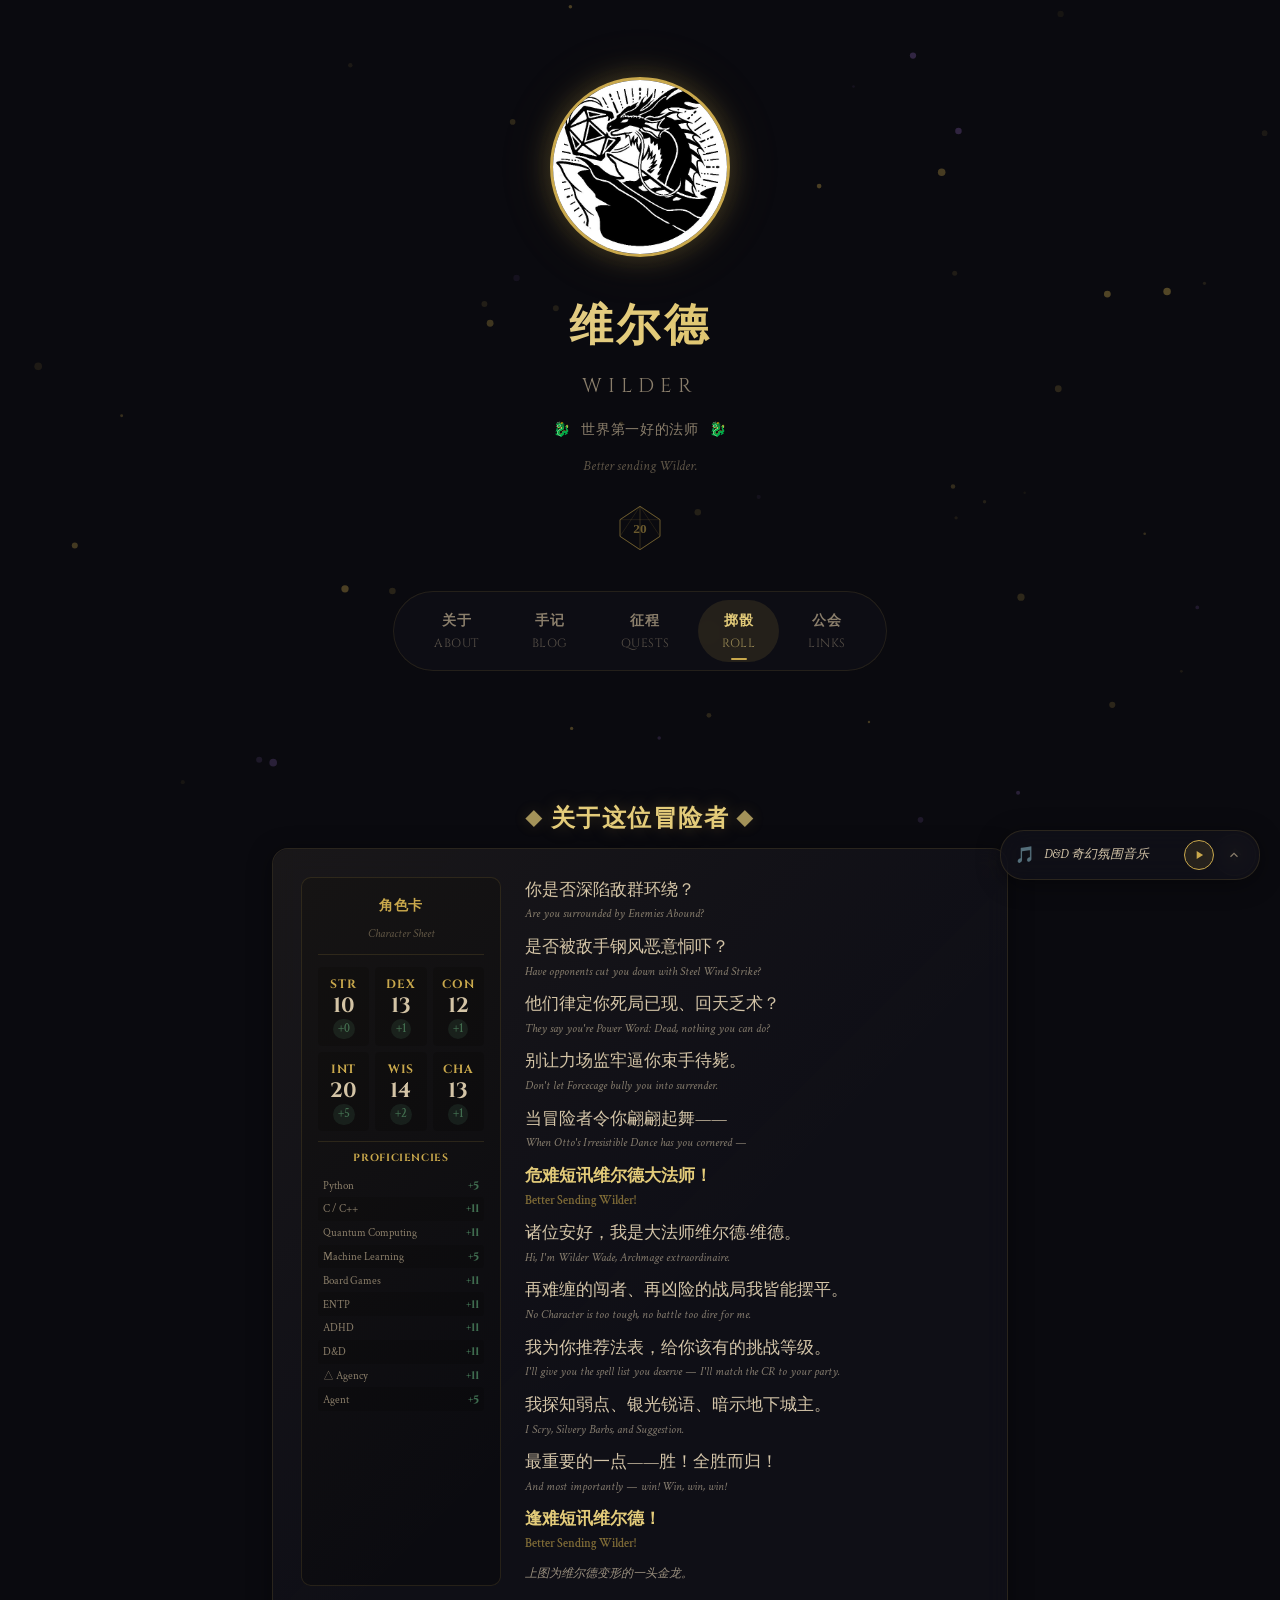
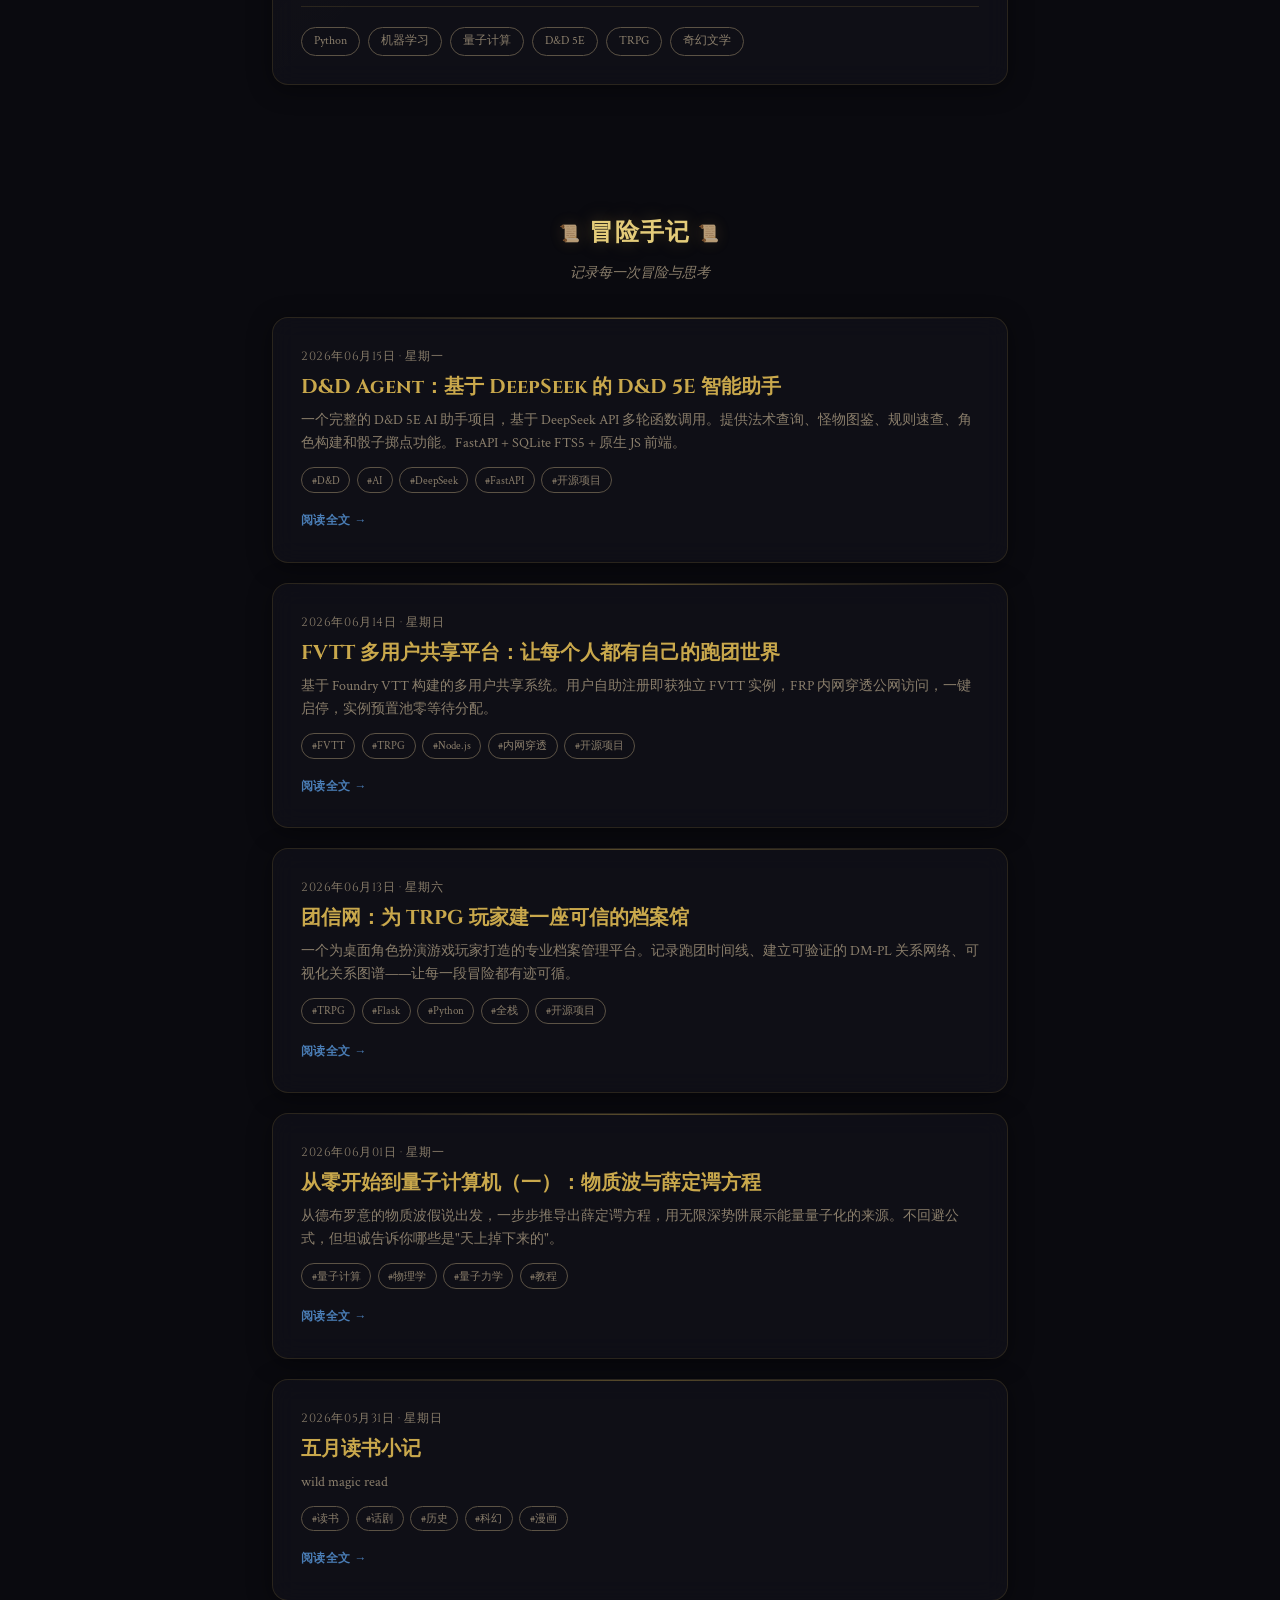
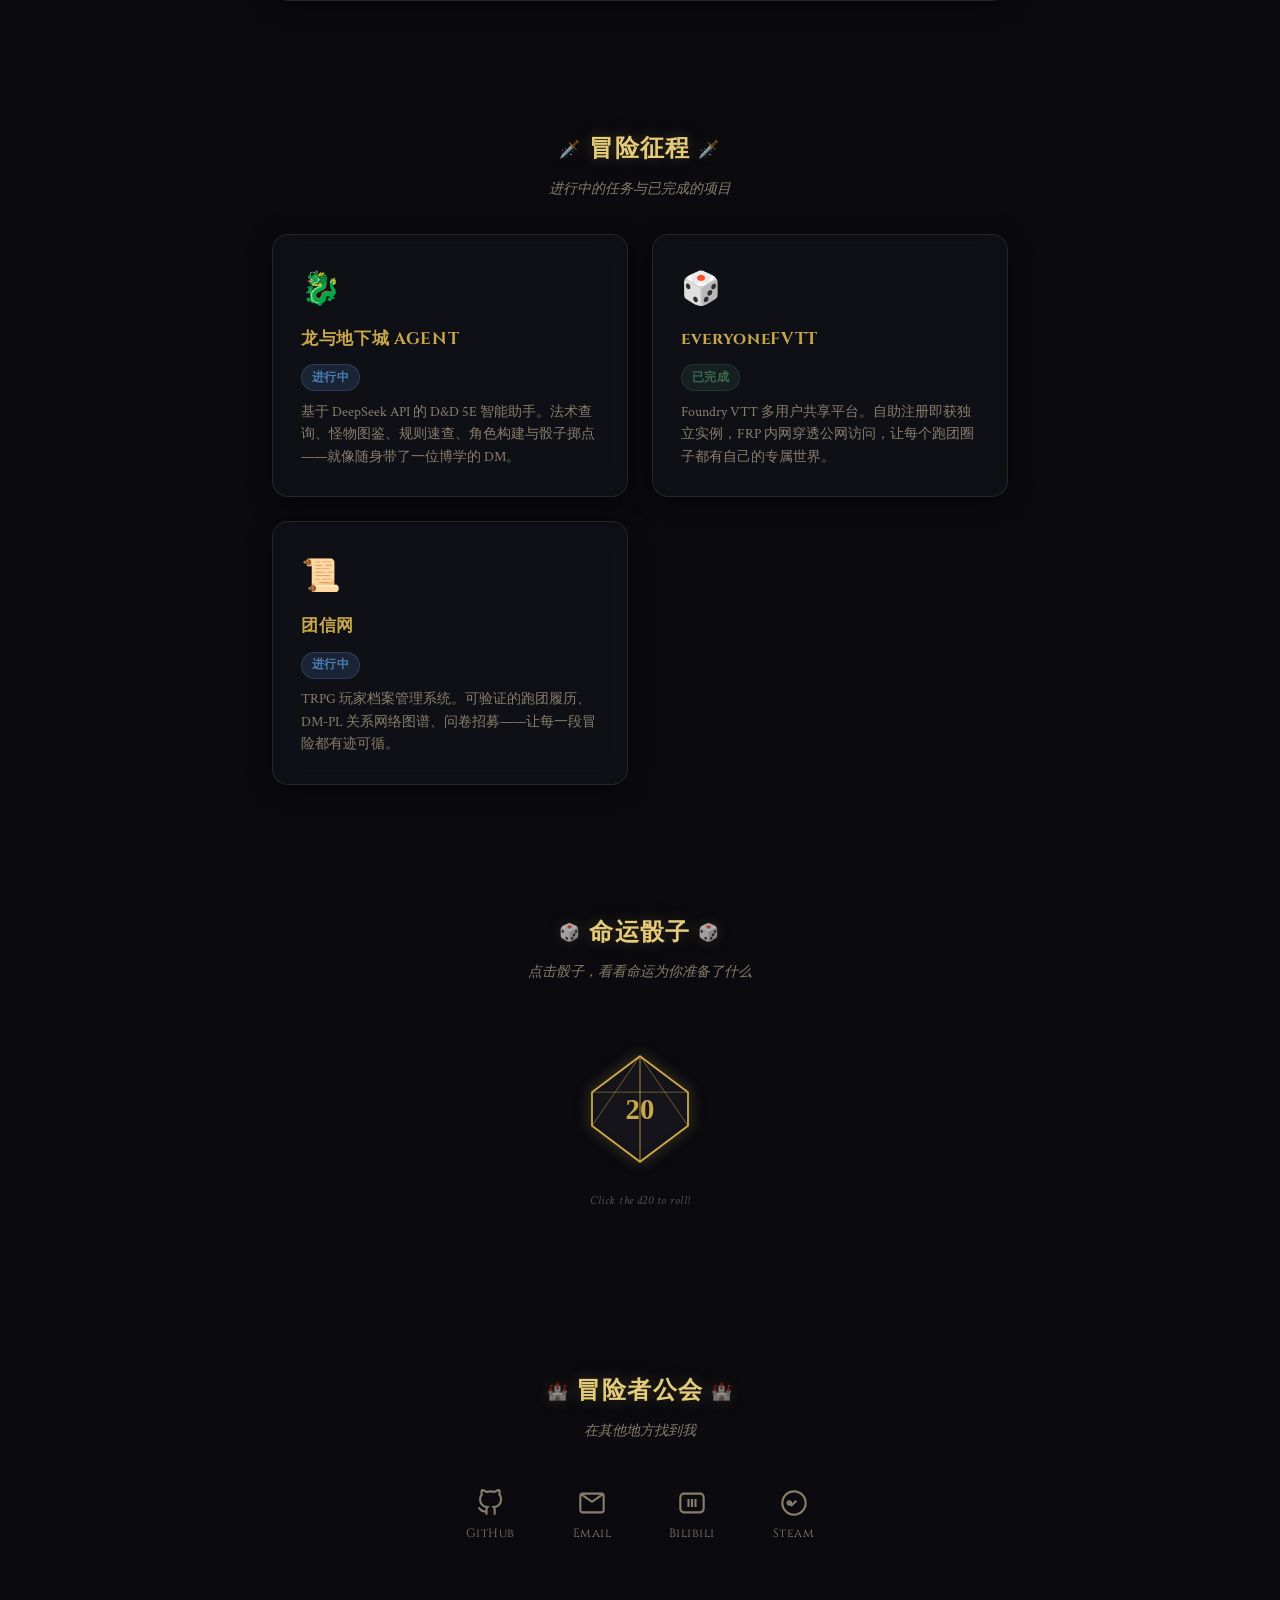
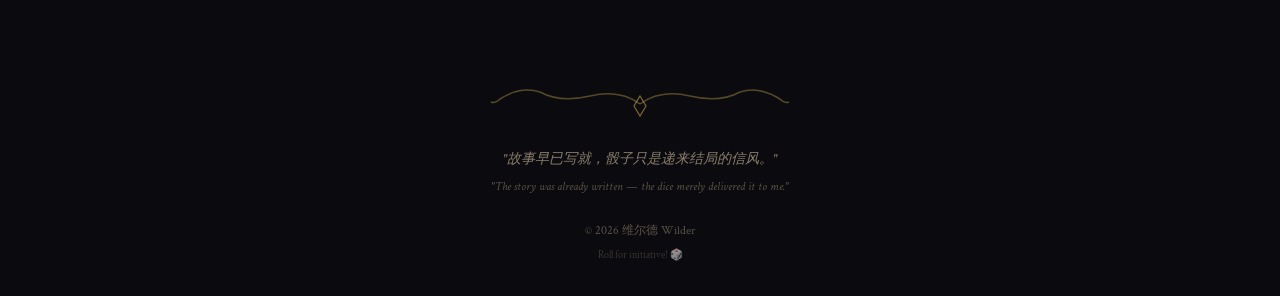
==== commit 735cc09c: "第一次blog" ====
--- a/index.html
+++ b/index.html
@@ -43,12 +43,12 @@
             <h1 class="hero__name">维尔德</h1>
             <p class="hero__subtitle">Wilder</p>
             <p class="hero__title">
-                <span class="hero__title-icon" aria-hidden="true">⚔️</span>
-                流浪法师 · 代码与骰子的旅人
-                <span class="hero__title-icon" aria-hidden="true">⚔️</span>
+                <span class="hero__title-icon" aria-hidden="true">🐉</span>
+                世界第一好的法师
+                <span class="hero__title-icon" aria-hidden="true">🐉</span>
             </p>
             <p class="hero__motto">
-                "在代码的迷宫中探索，在奇幻的世界里冒险。"
+                Better sending Wilder.
             </p>
 
             <!-- Decorative d20 icon -->
@@ -105,28 +105,28 @@
                         <div class="stats-grid">
                             <div class="stat">
                                 <span class="stat__abbr">STR</span>
+                                <span class="stat__value">10</span>
+                                <span class="stat__mod">+0</span>
+                            </div>
+                            <div class="stat">
+                                <span class="stat__abbr">DEX</span>
+                                <span class="stat__value">13</span>
+                                <span class="stat__mod">+1</span>
+                            </div>
+                            <div class="stat">
+                                <span class="stat__abbr">CON</span>
                                 <span class="stat__value">12</span>
                                 <span class="stat__mod">+1</span>
                             </div>
                             <div class="stat">
-                                <span class="stat__abbr">DEX</span>
-                                <span class="stat__value">15</span>
-                                <span class="stat__mod">+2</span>
-                            </div>
-                            <div class="stat">
-                                <span class="stat__abbr">CON</span>
+                                <span class="stat__abbr">INT</span>
+                                <span class="stat__value">20</span>
+                                <span class="stat__mod">+5</span>
+                            </div>
+                            <div class="stat">
+                                <span class="stat__abbr">WIS</span>
                                 <span class="stat__value">14</span>
                                 <span class="stat__mod">+2</span>
-                            </div>
-                            <div class="stat">
-                                <span class="stat__abbr">INT</span>
-                                <span class="stat__value">18</span>
-                                <span class="stat__mod">+4</span>
-                            </div>
-                            <div class="stat">
-                                <span class="stat__abbr">WIS</span>
-                                <span class="stat__value">16</span>
-                                <span class="stat__mod">+3</span>
                             </div>
                             <div class="stat">
                                 <span class="stat__abbr">CHA</span>
@@ -134,34 +134,90 @@
                                 <span class="stat__mod">+1</span>
                             </div>
                         </div>
+                        <div class="skills-list">
+                            <div class="skills-list__header">Proficiencies</div>
+                            <div class="skill-item">
+                                <span class="skill-item__name">Python</span>
+                                <span class="skill-item__bonus">+5</span>
+                            </div>
+                            <div class="skill-item">
+                                <span class="skill-item__name">C / C++</span>
+                                <span class="skill-item__bonus">+11</span>
+                            </div>
+                            <div class="skill-item">
+                                <span class="skill-item__name">Quantum Computing</span>
+                                <span class="skill-item__bonus">+11</span>
+                            </div>
+                            <div class="skill-item">
+                                <span class="skill-item__name">Machine Learning</span>
+                                <span class="skill-item__bonus">+5</span>
+                            </div>
+                            <div class="skill-item">
+                                <span class="skill-item__name">Board Games</span>
+                                <span class="skill-item__bonus">+11</span>
+                            </div>
+                            <div class="skill-item">
+                                <span class="skill-item__name">ENTP</span>
+                                <span class="skill-item__bonus">+11</span>
+                            </div>
+                            <div class="skill-item">
+                                <span class="skill-item__name">ADHD</span>
+                                <span class="skill-item__bonus">+11</span>
+                            </div>
+                            <div class="skill-item">
+                                <span class="skill-item__name">D&D</span>
+                                <span class="skill-item__bonus">+11</span>
+                            </div>
+                            <div class="skill-item">
+                                <span class="skill-item__name">△ Agency</span>
+                                <span class="skill-item__bonus">+11</span>
+                            </div>
+                            <div class="skill-item">
+                                <span class="skill-item__name">Agent</span>
+                                <span class="skill-item__bonus">+5</span>
+                            </div>
+                        </div>
                     </div>
 
                     <!-- Bio -->
                     <div class="about-card__bio">
-                        <p>
-                            你好，旅行者！我是<strong>维尔德 (Wilder)</strong>——一个穿梭于代码与奇幻世界之间的流浪法师。
-                        </p>
-                        <p>
-                            白天，我是前端开发者，用 HTML、CSS 和 JavaScript 编织现代网页的咒语。
-                            夜晚，我翻开龙与地下城的规则书，与朋友们一起在幻想大陆上展开史诗般的冒险。
-                        </p>
-                        <p>
-                            这个博客记录了我的技术探索、D&D 跑团故事，以及那些在屏幕与骰子之间闪耀的灵感时刻。
-                            无论你是同行的开发者，还是路过的冒险者，都欢迎在此驻足。
-                        </p>
+                        <p>你是否深陷敌群环绕？</p>
+                        <p class="about-card__en">Are you surrounded by Enemies Abound?</p>
+                        <p>是否被敌手钢风恶意恫吓？</p>
+                        <p class="about-card__en">Have opponents cut you down with Steel Wind Strike?</p>
+                        <p>他们律定你死局已现、回天乏术？</p>
+                        <p class="about-card__en">They say you're Power Word: Dead, nothing you can do?</p>
+                        <p>别让力场监牢逼你束手待毙。</p>
+                        <p class="about-card__en">Don't let Forcecage bully you into surrender.</p>
+                        <p>当冒险者令你翩翩起舞——</p>
+                        <p class="about-card__en">When Otto's Irresistible Dance has you cornered —</p>
+                        <p><strong>危难短讯维尔德大法师！</strong></p>
+                        <p class="about-card__en"><strong>Better Sending Wilder!</strong></p>
+
+                        <p>诸位安好，我是大法师维尔德·维德。</p>
+                        <p class="about-card__en">Hi, I'm Wilder Wade, Archmage extraordinaire.</p>
+                        <p>再难缠的闯者、再凶险的战局我皆能摆平。</p>
+                        <p class="about-card__en">No Character is too tough, no battle too dire for me.</p>
+                        <p>我为你推荐法表，给你该有的挑战等级。</p>
+                        <p class="about-card__en">I'll give you the spell list you deserve — I'll match the CR to your party.</p>
+                        <p>我探知弱点、银光锐语、暗示地下城主。</p>
+                        <p class="about-card__en">I Scry, Silvery Barbs, and Suggestion.</p>
+                        <p>最重要的一点——胜！全胜而归！</p>
+                        <p class="about-card__en">And most importantly — win! Win, win, win!</p>
+
+                        <p><strong>逢难短讯维尔德！</strong></p>
+                        <p class="about-card__en about-card__en--cta"><strong>Better Sending Wilder!</strong></p>
                         <p class="about-card__signature">
-                            — 维尔德，于旅途中
+                            上图为维尔德变形的一头金龙。
                         </p>
                     </div>
                 </div>
 
                 <!-- Skill tags -->
                 <div class="skill-tags">
-                    <span class="tag">HTML5</span>
-                    <span class="tag">CSS3</span>
-                    <span class="tag">JavaScript</span>
-                    <span class="tag">React</span>
-                    <span class="tag">Node.js</span>
+                    <span class="tag">Python</span>
+                    <span class="tag">机器学习</span>
+                    <span class="tag">量子计算</span>
                     <span class="tag">D&D 5E</span>
                     <span class="tag">TRPG</span>
                     <span class="tag">奇幻文学</span>
@@ -197,41 +253,32 @@
             <p class="section__subtitle reveal">进行中的任务与已完成的项目</p>
 
             <div class="quest-grid">
-                <article class="quest-card glass-card reveal">
+                <a class="quest-card glass-card reveal" href="blog/dnd-agent.html">
                     <div class="quest-card__icon" aria-hidden="true">🐉</div>
-                    <h3 class="quest-card__title">龙与地下城跑团工具</h3>
+                    <h3 class="quest-card__title">龙与地下城 AGENT</h3>
                     <span class="quest-card__status quest-card__status--active">进行中</span>
                     <p class="quest-card__desc">
-                        一套纯前端跑团辅助工具：骰子掷点、角色卡管理、战斗追踪器。使用 React + TypeScript 构建。
+                        基于 DeepSeek API 的 D&D 5E 智能助手。法术查询、怪物图鉴、规则速查、角色构建与骰子掷点——就像随身带了一位博学的 DM。
                     </p>
-                </article>
-
-                <article class="quest-card glass-card reveal">
-                    <div class="quest-card__icon" aria-hidden="true">📖</div>
-                    <h3 class="quest-card__title">奇幻世界设定集 Wiki</h3>
+                </a>
+
+                <a class="quest-card glass-card reveal" href="blog/fvtt-platform.html">
+                    <div class="quest-card__icon" aria-hidden="true">🎲</div>
+                    <h3 class="quest-card__title">everyoneFVTT</h3>
                     <span class="quest-card__status quest-card__status--done">已完成</span>
                     <p class="quest-card__desc">
-                        自建 D&D 战役世界观百科，包含地图、种族、历史年表和 NPC 图鉴。基于 VitePress。
+                        Foundry VTT 多用户共享平台。自助注册即获独立实例，FRP 内网穿透公网访问，让每个跑团圈子都有自己的专属世界。
                     </p>
-                </article>
-
-                <article class="quest-card glass-card reveal">
-                    <div class="quest-card__icon" aria-hidden="true">🎨</div>
-                    <h3 class="quest-card__title">CSS 奇幻风格组件库</h3>
+                </a>
+
+                <a class="quest-card glass-card reveal" href="blog/tuanxin.html">
+                    <div class="quest-card__icon" aria-hidden="true">📜</div>
+                    <h3 class="quest-card__title">团信网</h3>
                     <span class="quest-card__status quest-card__status--active">进行中</span>
                     <p class="quest-card__desc">
-                        一套以中世纪奇幻风格为主题的 UI 组件库，支持 parchment 纹理、魔法光效等 D&D 风格元素。
+                        TRPG 玩家档案管理系统。可验证的跑团履历、DM-PL 关系网络图谱、问卷招募——让每一段冒险都有迹可循。
                     </p>
-                </article>
-
-                <article class="quest-card glass-card reveal">
-                    <div class="quest-card__icon" aria-hidden="true">🎲</div>
-                    <h3 class="quest-card__title">TRPG 线上跑团平台体验设计</h3>
-                    <span class="quest-card__status quest-card__status--planning">规划中</span>
-                    <p class="quest-card__desc">
-                        探索更沉浸、更直观的线上跑团交互体验，让远程玩家也能感受面对面的冒险氛围。
-                    </p>
-                </article>
+                </a>
             </div>
         </section>
 
@@ -272,7 +319,7 @@
 
             <div class="social-links reveal">
                 <!-- GitHub -->
-                <a class="social-link" href="https://github.com" target="_blank" rel="noopener noreferrer" aria-label="GitHub">
+                <a class="social-link" href="https://github.com/c18556210950-art" target="_blank" rel="noopener noreferrer" aria-label="GitHub">
                     <svg class="social-link__icon" viewBox="0 0 24 24" fill="none" stroke="currentColor" stroke-width="2">
                         <path d="M9 19c-5 1.5-5-2.5-7-3m14 6v-3.87a3.37 3.37 0 0 0-.94-2.61c3.14-.35 6.44-1.54 6.44-7A5.44 5.44 0 0 0 20 4.77 5.07 5.07 0 0 0 19.91 1S18.73.65 16 2.48a13.38 13.38 0 0 0-7 0C6.27.65 5.09 1 5.09 1A5.07 5.07 0 0 0 5 4.77a5.44 5.44 0 0 0-1.5 3.78c0 5.42 3.3 6.61 6.44 7A3.37 3.37 0 0 0 9 18.13V22"/>
                     </svg>
@@ -280,7 +327,7 @@
                 </a>
 
                 <!-- Email -->
-                <a class="social-link" href="mailto:wilder@example.com" aria-label="Email">
+                <a class="social-link" href="mailto:yuanye24@qq.com" id="email-link" aria-label="复制邮箱地址">
                     <svg class="social-link__icon" viewBox="0 0 24 24" fill="none" stroke="currentColor" stroke-width="2">
                         <rect x="2" y="4" width="20" height="16" rx="2"/>
                         <path d="m22 4-10 7L2 4"/>
@@ -288,18 +335,8 @@
                     <span class="social-link__label">Email</span>
                 </a>
 
-                <!-- RSS -->
-                <a class="social-link" href="#" aria-label="RSS 订阅">
-                    <svg class="social-link__icon" viewBox="0 0 24 24" fill="none" stroke="currentColor" stroke-width="2">
-                        <path d="M4 11a9 9 0 0 1 9 9"/>
-                        <path d="M4 4a16 16 0 0 1 16 16"/>
-                        <circle cx="5" cy="19" r="1"/>
-                    </svg>
-                    <span class="social-link__label">RSS</span>
-                </a>
-
                 <!-- Bilibili -->
-                <a class="social-link" href="https://space.bilibili.com" target="_blank" rel="noopener noreferrer" aria-label="Bilibili">
+                <a class="social-link" href="https://space.bilibili.com/34533971" target="_blank" rel="noopener noreferrer" aria-label="Bilibili">
                     <svg class="social-link__icon" viewBox="0 0 24 24" fill="none" stroke="currentColor" stroke-width="2">
                         <rect x="2" y="4" width="20" height="16" rx="3"/>
                         <path d="M9 8.5v7M12 8.5v7M15 8.5v7"/>
@@ -308,7 +345,7 @@
                 </a>
 
                 <!-- Steam -->
-                <a class="social-link" href="https://steamcommunity.com" target="_blank" rel="noopener noreferrer" aria-label="Steam">
+                <a class="social-link" href="https://steamcommunity.com/profiles/76561198970429134/" target="_blank" rel="noopener noreferrer" aria-label="Steam">
                     <svg class="social-link__icon" viewBox="0 0 24 24" fill="none" stroke="currentColor" stroke-width="2">
                         <circle cx="12" cy="12" r="10"/>
                         <path d="M8 12l2 2 4-4"/>
@@ -334,11 +371,11 @@
                     fill="none" stroke="currentColor" stroke-width="1.2" opacity="0.6"/>
             </svg>
 
-            <p class="footer__quote">"当骰子停下的那一刻，命运已然注定。"</p>
-            <p class="footer__quote-en">"When the dice come to rest, fate is sealed."</p>
+            <p class="footer__quote">"故事早已写就，骰子只是递来结局的信风。"</p>
+            <p class="footer__quote-en">"The story was already written — the dice merely delivered it to me."</p>
 
             <p class="footer__copyright">
-                &copy; 2026 维尔德 Wilder &nbsp;·&nbsp; 用纯 HTML / CSS / JavaScript 打造
+                &copy; 2026 维尔德 Wilder
             </p>
             <p class="footer__tiny">Roll for initiative! 🎲</p>
         </footer>
@@ -352,15 +389,50 @@
         </svg>
     </button>
 
+    <!-- Floating Music Player -->
+    <div class="floating-player glass-card" id="floating-player">
+        <div class="floating-player__bar" id="floating-bar">
+            <span class="floating-player__icon" aria-hidden="true">🎵</span>
+            <span class="floating-player__track" id="fp-track-name">D&D 奇幻氛围音乐</span>
+            <button class="floating-player__play-btn" id="fp-btn-play" title="播放" aria-label="播放">
+                <svg viewBox="0 0 24 24" fill="currentColor" id="fp-icon-play"><path d="M8 5v14l11-7z"/></svg>
+                <svg viewBox="0 0 24 24" fill="currentColor" id="fp-icon-pause" style="display:none"><path d="M6 19h4V5H6v14zm8-14v14h4V5h-4z"/></svg>
+            </button>
+            <button class="floating-player__toggle" id="fp-toggle" title="展开" aria-label="展开播放器">
+                <svg viewBox="0 0 24 24" fill="none" stroke="currentColor" stroke-width="2"><path d="M18 15l-6-6-6 6"/></svg>
+            </button>
+        </div>
+        <div class="floating-player__panel" id="fp-panel" style="display:none;">
+            <div class="floating-player__controls">
+                <button class="music-player__btn" id="btn-prev" title="上一首" aria-label="上一首">
+                    <svg viewBox="0 0 24 24" fill="currentColor"><path d="M6 6h2v12H6zm3.5 6l8.5 6V6z"/></svg>
+                </button>
+                <button class="music-player__btn music-player__btn--play" id="btn-play" title="播放" aria-label="播放">
+                    <svg viewBox="0 0 24 24" fill="currentColor" id="icon-play"><path d="M8 5v14l11-7z"/></svg>
+                    <svg viewBox="0 0 24 24" fill="currentColor" id="icon-pause" style="display:none"><path d="M6 19h4V5H6v14zm8-14v14h4V5h-4z"/></svg>
+                </button>
+                <button class="music-player__btn" id="btn-next" title="下一首" aria-label="下一首">
+                    <svg viewBox="0 0 24 24" fill="currentColor"><path d="M6 18l8.5-6L6 6v12zM16 6v12h2V6h-2z"/></svg>
+                </button>
+            </div>
+            <div class="floating-player__volume">
+                <svg viewBox="0 0 24 24" fill="currentColor" class="music-player__volume-icon" aria-hidden="true"><path d="M3 9v6h4l5 5V4L7 9H3zm13.5 3c0-1.77-1.02-3.29-2.5-4.03v8.05c1.48-.73 2.5-2.25 2.5-4.02z"/></svg>
+                <input type="range" class="music-player__volume-slider" id="volume-slider" min="0" max="100" value="40" aria-label="音量">
+            </div>
+            <span class="floating-player__track-full" id="track-name">D&D 奇幻氛围音乐</span>
+        </div>
+    </div>
+    <!-- YouTube iframe (hidden) -->
+    <div id="youtube-player" style="display:none;"></div>
+
     <!-- Inline blog posts data (fallback for file:// protocol) -->
     <script>
         window.__BLOG_POSTS__ = [
-            {"id":1,"date":"2026-06-10","title":"第一次龙与地下城冒险：踏入被遗忘的国度","excerpt":"上周末我参加了人生中第一场 D&D 跑团。作为一个半精灵法师，我的第一个法术飞弹就打偏了……但这正是跑团的魅力所在——你永远不知道骰子会带来怎样的惊喜。","tags":["D&D","TRPG","跑团战报"],"url":"#","category":"adventure"},
-            {"id":2,"date":"2026-05-28","title":"前端开发中的魔法咒语：CSS 自定义属性完全指南","excerpt":"就像法师需要咒语书一样，前端开发者也需要一套好用的 CSS 变量系统。本文深入探讨 CSS 自定义属性的高级用法，让你的样式表像魔法一样灵活而强大。","tags":["前端","CSS","Web开发"],"url":"#","category":"tech"},
-            {"id":3,"date":"2026-05-15","title":"打造属于自己的桌面角色扮演工具套件","excerpt":"从零开始用纯 HTML/CSS/JS 搭建一套跑团辅助工具：骰子掷点器、角色卡管理、战斗追踪器。不依赖任何框架，体验最原汁原味的 Web 开发乐趣。","tags":["TRPG","JavaScript","个人项目"],"url":"#","category":"project"},
-            {"id":4,"date":"2026-04-22","title":"为什么每个程序员都应该尝试一次 TRPG","excerpt":"TRPG 和编程有着惊人的相似之处：都需要创造性地解决问题、团队协作，以及面对随机性时的应变能力。来听听一个程序员的跑团感悟。","tags":["TRPG","思考","成长"],"url":"#","category":"thoughts"},
-            {"id":5,"date":"2026-04-08","title":"用 React 构建一个沉浸式的角色卡系统","excerpt":"一个好的角色卡不仅需要美观，更需要交互流畅。本文分享我在构建 D&D 5E 角色卡时遇到的挑战和解决方案——从状态管理到数据持久化。","tags":["React","TypeScript","D&D","前端"],"url":"#","category":"tech"},
-            {"id":6,"date":"2026-03-15","title":"旷野之息与 D&D：开放世界设计中的叙事自由","excerpt":"《塞尔达传说：旷野之息》和龙与地下城有一个共同点：它们都给了玩家无与伦比的自由度。这篇文章探讨开放世界游戏设计与 TRPG 叙事之间的奇妙联系。","tags":["游戏设计","D&D","思考"],"url":"#","category":"thoughts"}
+            {"id":8,"date":"2026-06-15","title":"D&D Agent：基于 DeepSeek 的 D&D 5E 智能助手","excerpt":"一个完整的 D&D 5E AI 助手项目，基于 DeepSeek API 多轮函数调用。提供法术查询、怪物图鉴、规则速查、角色构建和骰子掷点功能。FastAPI + SQLite FTS5 + 原生 JS 前端。","tags":["D&D","AI","DeepSeek","FastAPI","开源项目"],"url":"blog/dnd-agent.html","category":"project"},
+            {"id":7,"date":"2026-06-14","title":"FVTT 多用户共享平台：让每个人都有自己的跑团世界","excerpt":"基于 Foundry VTT 构建的多用户共享系统。用户自助注册即获独立 FVTT 实例，FRP 内网穿透公网访问，一键启停，实例预置池零等待分配。","tags":["FVTT","TRPG","Node.js","内网穿透","开源项目"],"url":"blog/fvtt-platform.html","category":"project"},
+            {"id":9,"date":"2026-06-13","title":"团信网：为 TRPG 玩家建一座可信的档案馆","excerpt":"一个为桌面角色扮演游戏玩家打造的专业档案管理平台。记录跑团时间线、建立可验证的 DM-PL 关系网络、可视化关系图谱——让每一段冒险都有迹可循。","tags":["TRPG","Flask","Python","全栈","开源项目"],"url":"blog/tuanxin.html","category":"project"},
+            {"id":11,"date":"2026-06-01","title":"从零开始到量子计算机（一）：物质波与薛定谔方程","excerpt":"从德布罗意的物质波假说出发，一步步推导出薛定谔方程，用无限深势阱展示能量量子化的来源。不回避公式，但坦诚告诉你哪些是\"天上掉下来的\"。","tags":["量子计算","物理学","量子力学","教程"],"url":"blog/quantum-1.html","category":"tech"},
+            {"id":10,"date":"2026-05-31","title":"五月读书小记","excerpt":"wild magic read","tags":["读书","话剧","历史","科幻","漫画"],"url":"blog/may-reading.html","category":"reading"}
         ];
     </script>
 
@@ -369,6 +441,7 @@
     <script src="js/particles.js"></script>
     <script src="js/scroll-reveal.js"></script>
     <script src="js/dice-roller.js"></script>
+    <script src="js/music-player.js"></script>
     <script src="js/main.js"></script>
 </body>
 </html>
--- a/css/style.css
+++ b/css/style.css
@@ -446,22 +446,92 @@
     font-weight: 600;
 }
 
+/* Skills list */
+.skills-list {
+    margin-top: 0.6rem;
+    padding-top: 0.5rem;
+    border-top: 1px solid var(--glass-border);
+}
+
+.skills-list__header {
+    font-family: 'Cinzel', Georgia, serif;
+    font-size: 0.65rem;
+    font-weight: 700;
+    color: var(--gold-primary);
+    letter-spacing: 0.06em;
+    text-align: center;
+    margin-bottom: 0.35rem;
+    text-transform: uppercase;
+}
+
+.skill-item {
+    display: flex;
+    justify-content: space-between;
+    align-items: center;
+    padding: 0.15rem 0.3rem;
+    border-radius: 2px;
+}
+
+.skill-item:nth-child(odd) {
+    background: rgba(0, 0, 0, 0.12);
+}
+
+.skill-item__name {
+    font-size: 0.7rem;
+    color: var(--parchment-dim);
+}
+
+.skill-item__bonus {
+    font-family: 'Cinzel', Georgia, serif;
+    font-size: 0.7rem;
+    font-weight: 700;
+    color: var(--dragon-green);
+}
+
 /* Bio area */
 .about-card__bio {
     flex: 1 1 280px;
 }
 
 .about-card__bio p {
-    margin-bottom: 0.75rem;
+    margin-bottom: 0.2rem;
     color: var(--parchment);
-    line-height: 1.75;
+    line-height: 1.6;
+}
+
+.about-card__bio p + .about-card__en {
+    margin-top: -0.15rem;
+}
+
+.about-card__bio .about-card__en + p {
+    margin-top: 0.65rem;
 }
 
 .about-card__signature {
     font-style: italic;
-    color: var(--parchment-dim);
+    color: var(--parchment-dark);
     margin-top: 1rem;
-    font-size: var(--text-sm);
+    font-size: var(--text-xs);
+    opacity: 0.7;
+}
+
+.about-card__en {
+    color: var(--parchment-dim);
+    font-size: var(--text-xs);
+    line-height: 1.65;
+    margin-bottom: 0.35rem;
+    font-style: italic;
+    opacity: 0.6;
+}
+
+.about-card__en strong {
+    color: var(--gold-primary);
+    font-style: normal;
+    opacity: 1;
+}
+
+.about-card__en--cta {
+    margin-bottom: 1rem;
 }
 
 /* Skill tags */
@@ -602,6 +672,9 @@
 .quest-card {
     padding: var(--space-card-padding);
     position: relative;
+    text-decoration: none;
+    color: inherit;
+    display: block;
 }
 
 .quest-card__icon {
@@ -766,6 +839,259 @@
     font-size: var(--text-xs);
     letter-spacing: 0.04em;
     font-family: 'Cinzel', Georgia, serif;
+}
+
+/* Copy toast for email */
+.copy-toast {
+    position: absolute;
+    top: -32px;
+    left: 50%;
+    transform: translateX(-50%);
+    background: var(--gold-primary);
+    color: var(--bg-deep);
+    font-size: 0.7rem;
+    font-weight: 700;
+    padding: 3px 10px;
+    border-radius: var(--radius-full);
+    white-space: nowrap;
+    pointer-events: none;
+    animation: fadeInUp 0.3s ease-out;
+    z-index: 10;
+}
+
+#email-link {
+    position: relative;
+}
+
+/* ---------- Floating Music Player ---------- */
+.floating-player {
+    position: fixed;
+    bottom: 20px;
+    right: 20px;
+    z-index: 200;
+    border-radius: var(--radius-xl);
+    overflow: hidden;
+    min-width: 260px;
+    max-width: 340px;
+    transition: box-shadow 0.3s ease;
+}
+
+.floating-player:hover {
+    box-shadow: 0 8px 36px rgba(0, 0, 0, 0.5), 0 0 24px rgba(201, 168, 76, 0.12);
+}
+
+/* Collapsed bar */
+.floating-player__bar {
+    display: flex;
+    align-items: center;
+    gap: 0.6rem;
+    padding: 0.55rem 0.85rem;
+    cursor: default;
+}
+
+.floating-player__icon {
+    font-size: 1rem;
+    animation: floatSlow 3s ease-in-out infinite;
+    flex-shrink: 0;
+}
+
+.floating-player__track {
+    flex: 1;
+    color: var(--parchment);
+    font-size: 0.8rem;
+    font-style: italic;
+    white-space: nowrap;
+    overflow: hidden;
+    text-overflow: ellipsis;
+    min-width: 0;
+}
+
+.floating-player__play-btn {
+    width: 30px;
+    height: 30px;
+    border-radius: 50%;
+    border: 1px solid var(--gold-primary);
+    background: rgba(201, 168, 76, 0.12);
+    color: var(--gold-primary);
+    cursor: pointer;
+    display: flex;
+    align-items: center;
+    justify-content: center;
+    padding: 0;
+    flex-shrink: 0;
+    transition: all 0.25s ease;
+}
+
+.floating-player__play-btn:hover {
+    background: rgba(201, 168, 76, 0.25);
+    box-shadow: 0 0 10px rgba(201, 168, 76, 0.2);
+}
+
+.floating-player__play-btn.playing {
+    background: rgba(155, 45, 48, 0.2);
+    border-color: var(--crimson);
+    color: var(--crimson-light);
+}
+
+.floating-player__play-btn svg {
+    width: 14px;
+    height: 14px;
+}
+
+.floating-player__toggle {
+    width: 22px;
+    height: 22px;
+    border: none;
+    background: none;
+    color: var(--parchment-dim);
+    cursor: pointer;
+    display: flex;
+    align-items: center;
+    justify-content: center;
+    padding: 0;
+    flex-shrink: 0;
+    transition: all 0.25s ease;
+}
+
+.floating-player__toggle:hover {
+    color: var(--gold-primary);
+}
+
+.floating-player__toggle svg {
+    width: 14px;
+    height: 14px;
+    transition: transform 0.3s ease;
+}
+
+.floating-player--open .floating-player__toggle svg {
+    transform: rotate(180deg);
+}
+
+/* Expanded panel */
+.floating-player__panel {
+    padding: 0.6rem 0.85rem 0.85rem;
+    border-top: 1px solid var(--glass-border);
+}
+
+/* Shared button styles (same IDs as before) */
+.music-player__btn {
+    width: 32px;
+    height: 32px;
+    border-radius: 50%;
+    border: 1px solid var(--glass-border);
+    background: rgba(201, 168, 76, 0.08);
+    color: var(--gold-primary);
+    cursor: pointer;
+    display: flex;
+    align-items: center;
+    justify-content: center;
+    transition: all 0.25s ease;
+    padding: 0;
+}
+
+.music-player__btn:hover {
+    background: rgba(201, 168, 76, 0.2);
+    border-color: var(--gold-primary);
+    box-shadow: 0 0 12px rgba(201, 168, 76, 0.2);
+}
+
+.music-player__btn svg {
+    width: 16px;
+    height: 16px;
+}
+
+.music-player__btn--play {
+    width: 38px;
+    height: 38px;
+    background: rgba(201, 168, 76, 0.15);
+    border-color: var(--gold-primary);
+}
+
+.music-player__btn--play:hover {
+    background: rgba(201, 168, 76, 0.3);
+}
+
+.music-player__btn--play.playing {
+    background: rgba(155, 45, 48, 0.2);
+    border-color: var(--crimson);
+    color: var(--crimson-light);
+}
+
+.floating-player__controls {
+    display: flex;
+    align-items: center;
+    justify-content: center;
+    gap: 0.5rem;
+    margin-bottom: 0.6rem;
+}
+
+.floating-player__volume {
+    display: flex;
+    align-items: center;
+    justify-content: center;
+    gap: 0.4rem;
+    margin-bottom: 0.4rem;
+}
+
+.music-player__volume-icon {
+    width: 18px;
+    height: 18px;
+    color: var(--parchment-dim);
+    flex-shrink: 0;
+}
+
+.music-player__volume-slider {
+    -webkit-appearance: none;
+    appearance: none;
+    width: 100px;
+    height: 4px;
+    border-radius: 2px;
+    background: var(--parchment-dark);
+    outline: none;
+    cursor: pointer;
+}
+
+.music-player__volume-slider::-webkit-slider-thumb {
+    -webkit-appearance: none;
+    width: 12px;
+    height: 12px;
+    border-radius: 50%;
+    background: var(--gold-primary);
+    cursor: pointer;
+    border: none;
+    transition: box-shadow 0.2s ease;
+}
+
+.music-player__volume-slider::-webkit-slider-thumb:hover {
+    box-shadow: 0 0 10px rgba(201, 168, 76, 0.4);
+}
+
+.music-player__volume-slider::-moz-range-thumb {
+    width: 12px;
+    height: 12px;
+    border-radius: 50%;
+    background: var(--gold-primary);
+    cursor: pointer;
+    border: none;
+}
+
+.floating-player__track-full {
+    display: block;
+    text-align: center;
+    color: var(--parchment-dim);
+    font-size: 0.75rem;
+    font-style: italic;
+}
+
+/* Mobile: smaller, bottom center */
+@media (max-width: 480px) {
+    .floating-player {
+        bottom: 12px;
+        right: 12px;
+        left: 12px;
+        max-width: none;
+        min-width: 0;
+    }
 }
 
 /* ---------- Footer ---------- */
